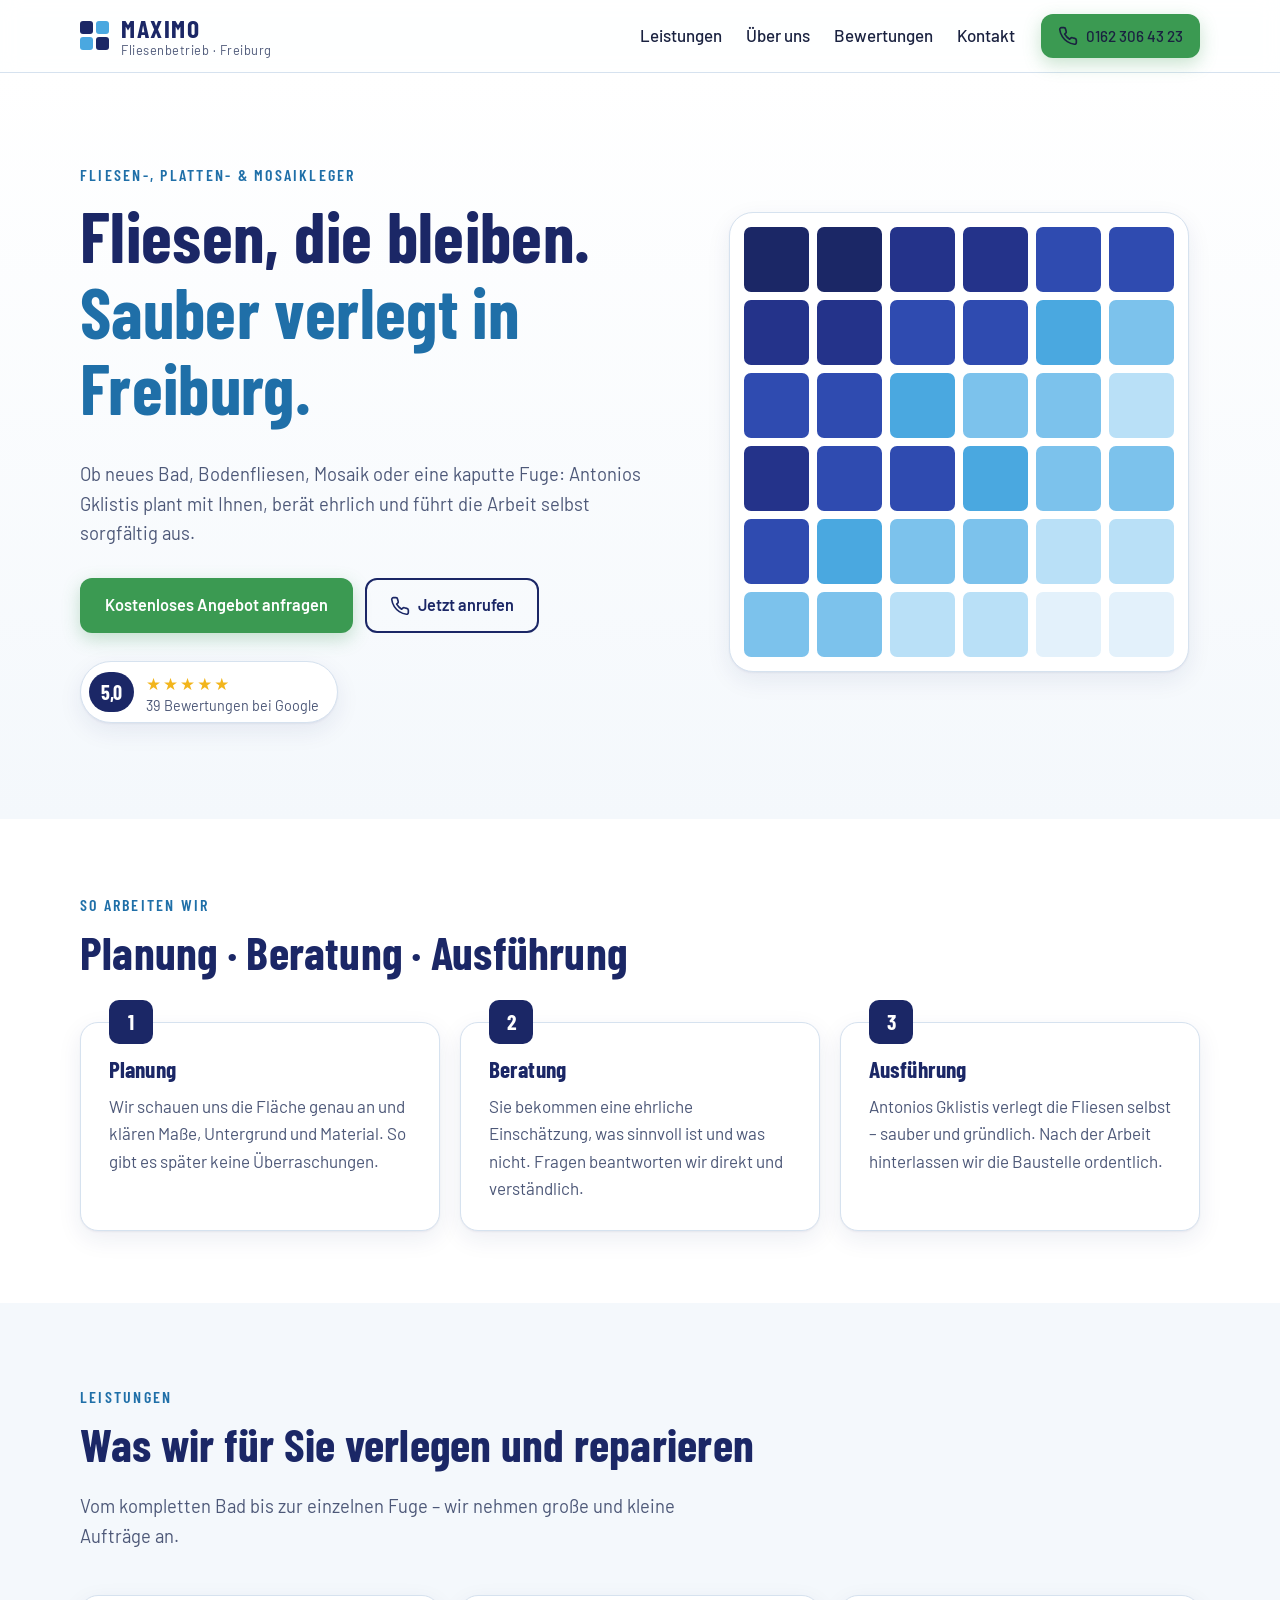
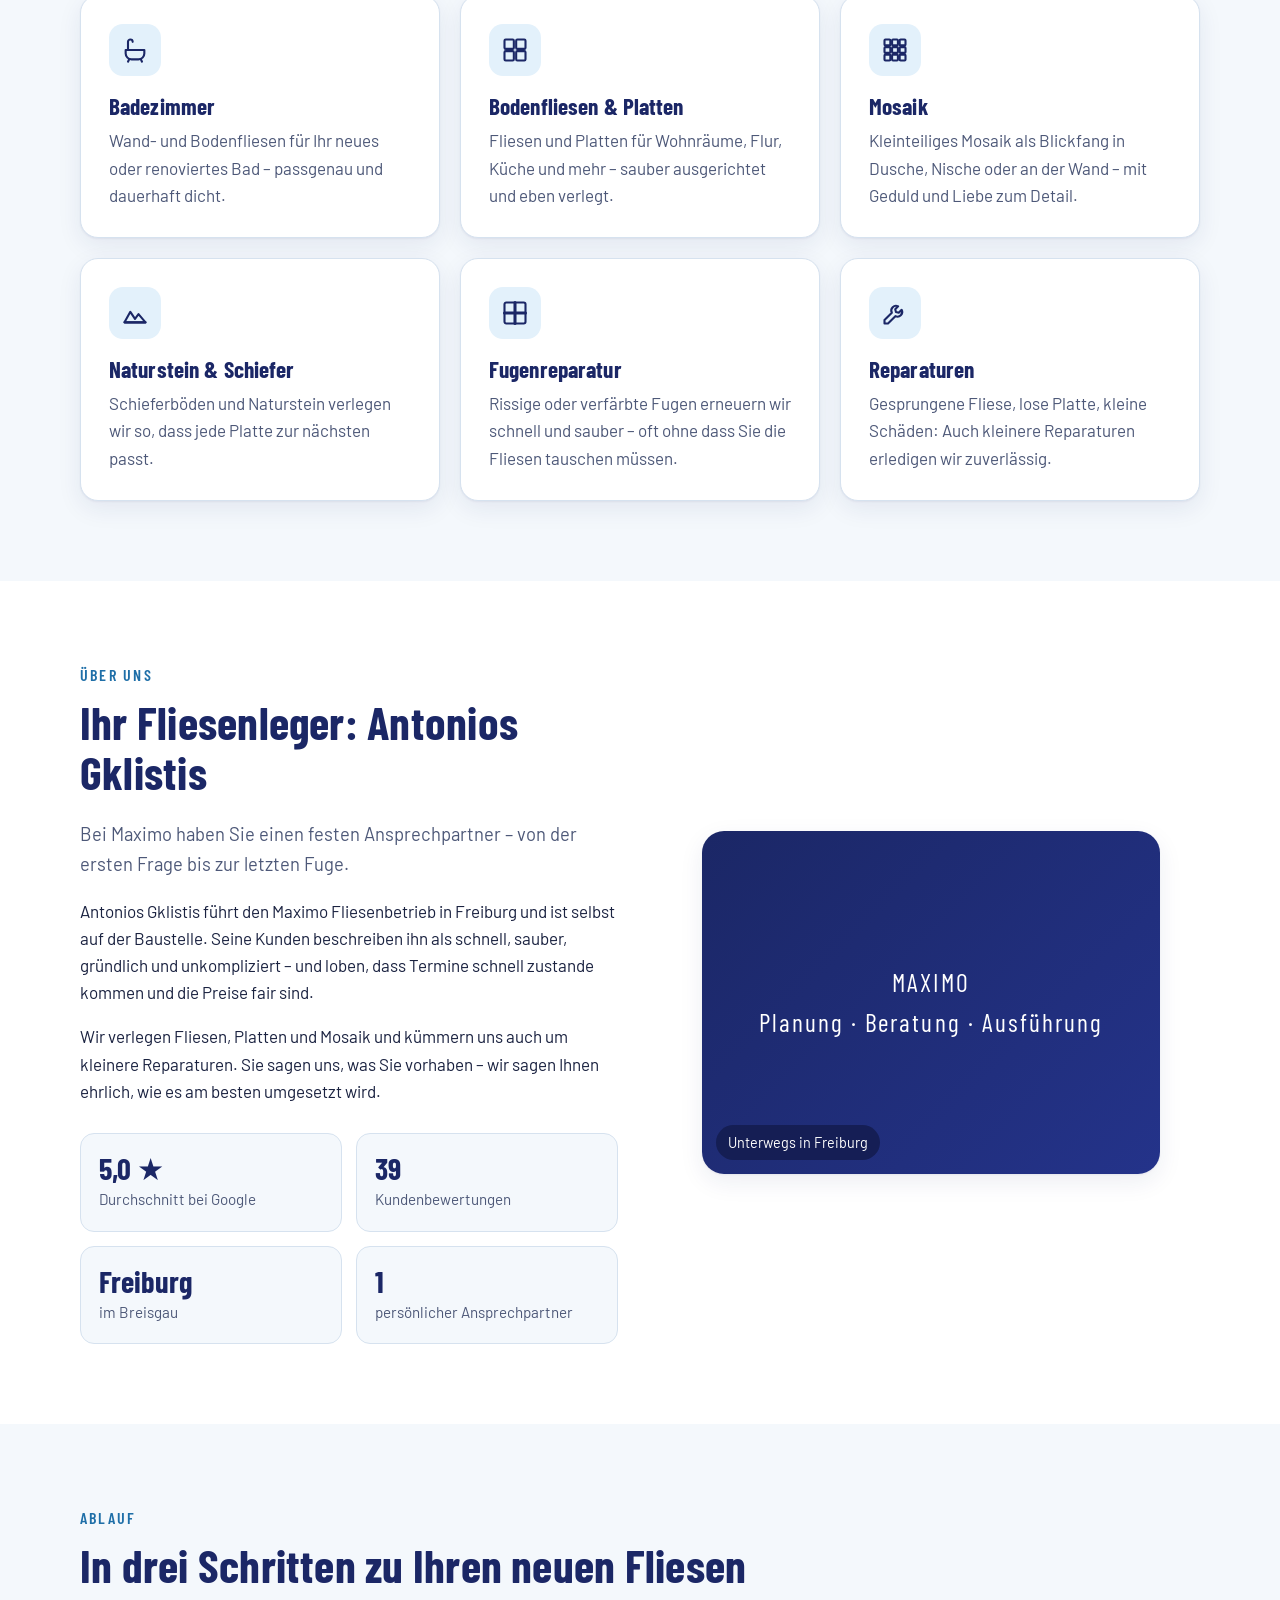
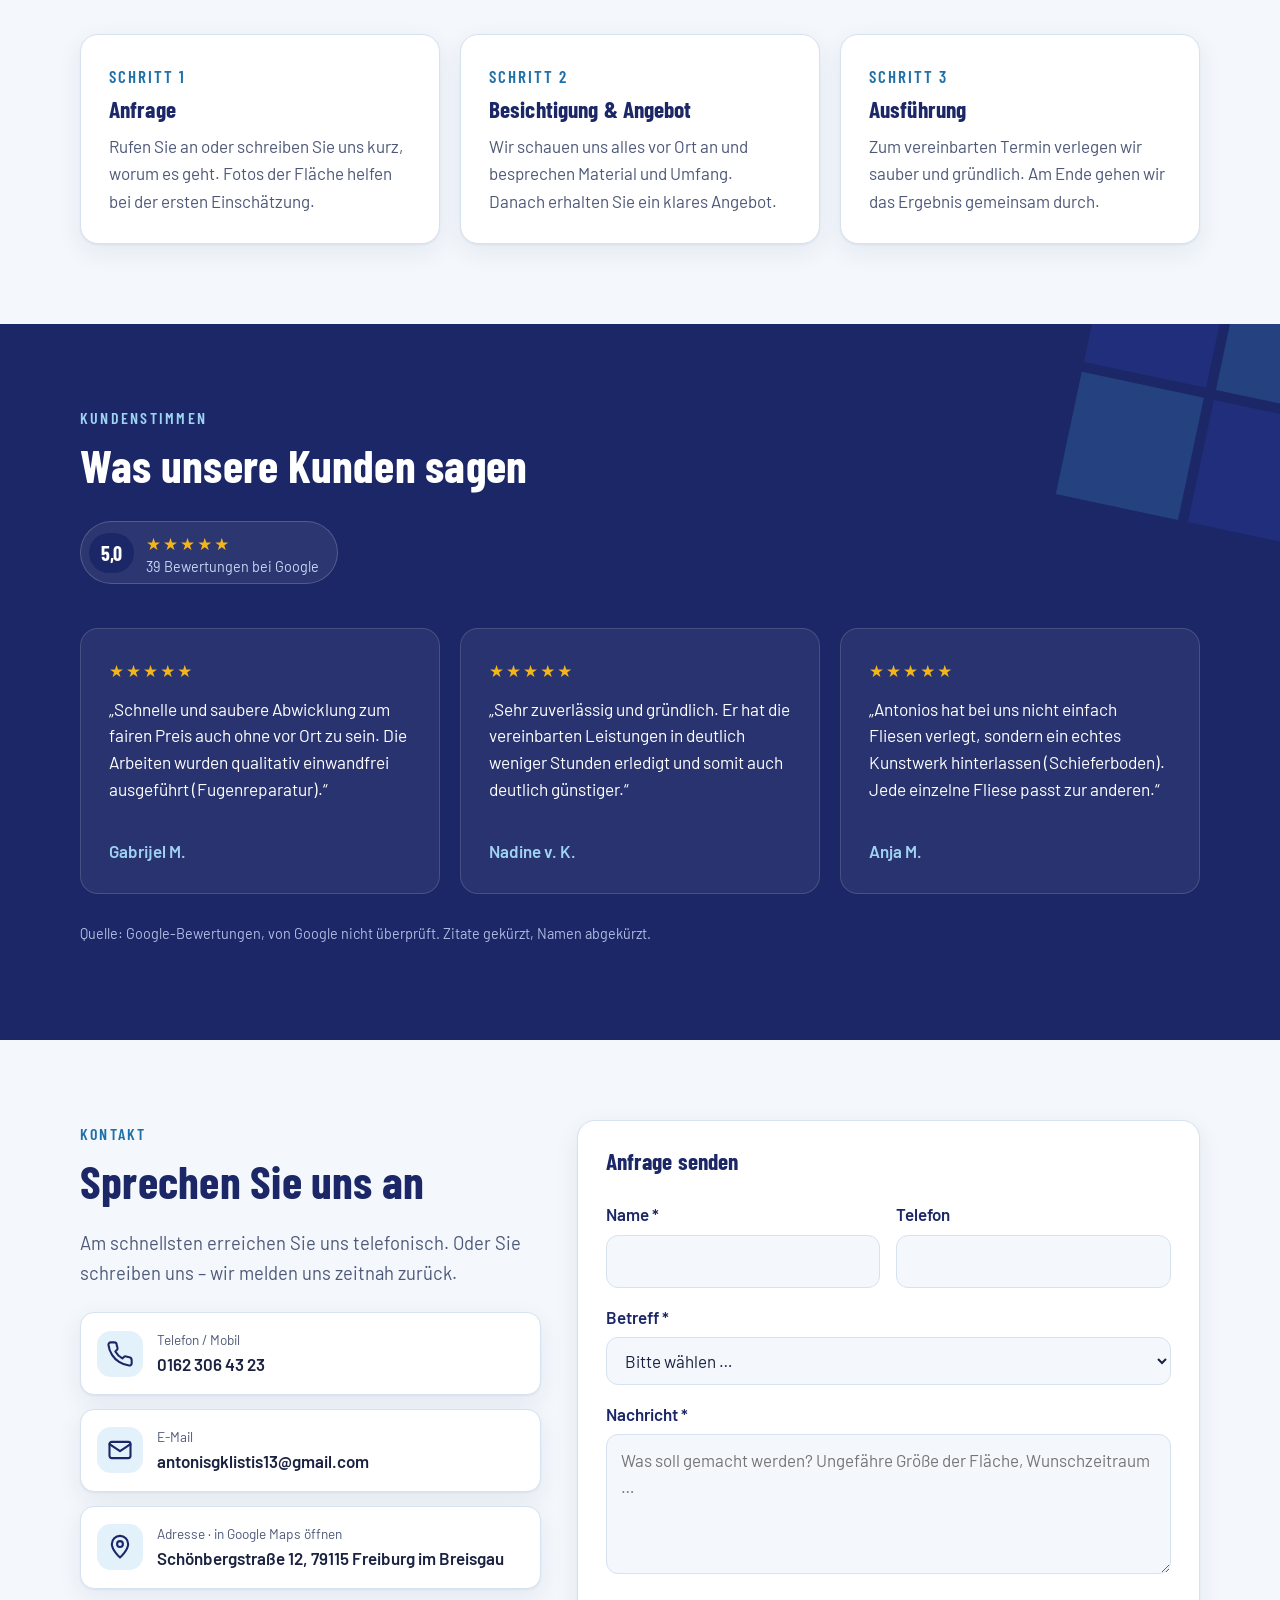
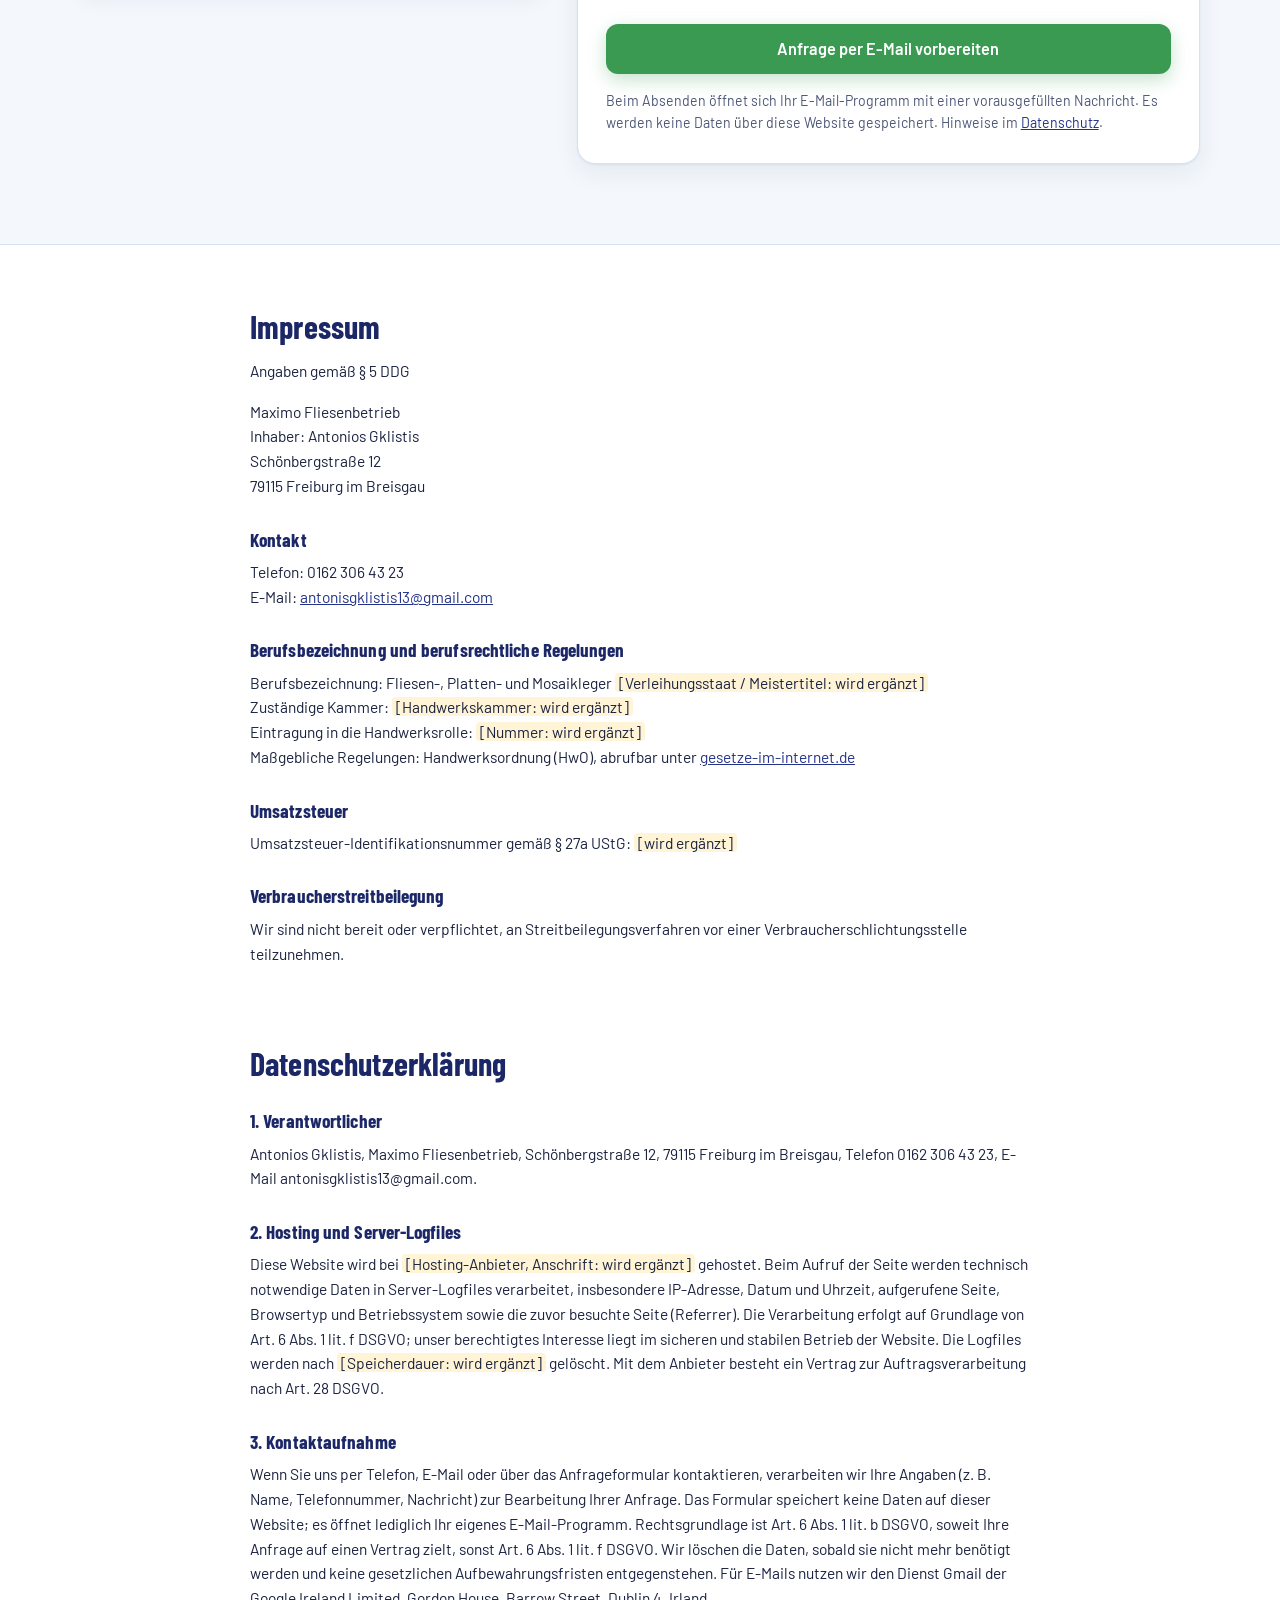
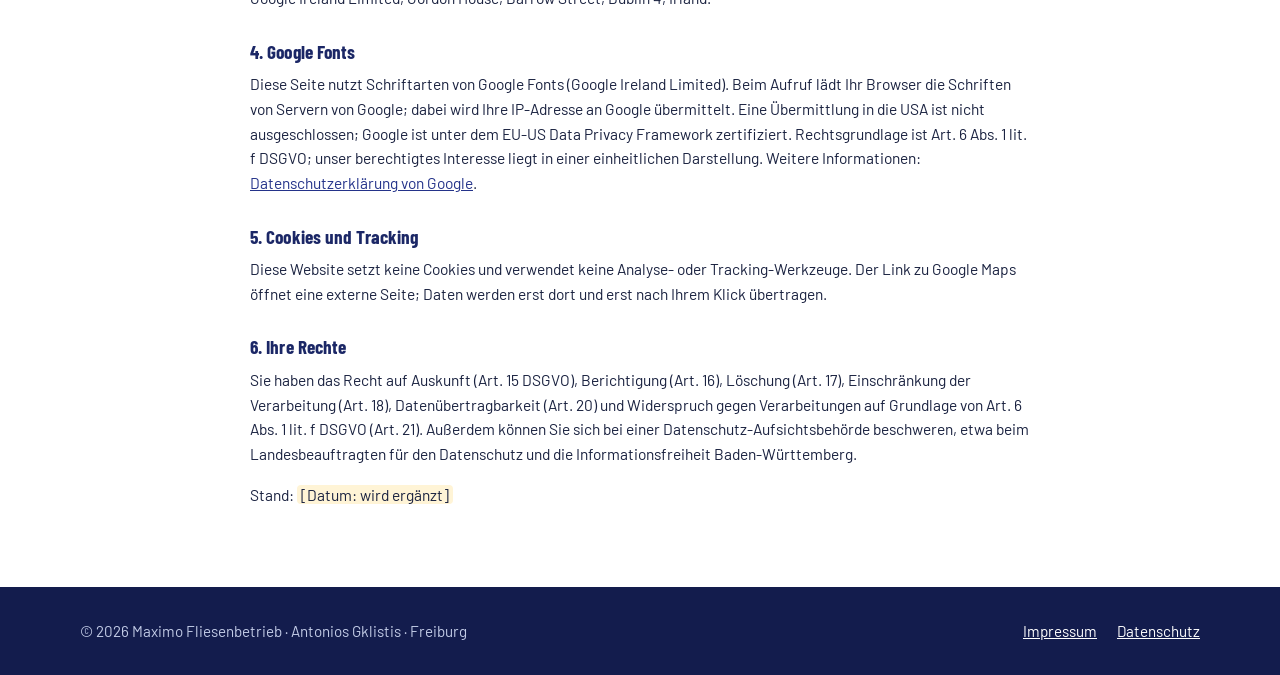
==== index.html @ d13fd3af "Ein-Seiten-Website für Maximo Fliesenbetrieb Co-Authored-By: Claude Opus 5.5 <noreply@anthropic.com>" ====
<!doctype html>
<html lang="de">
<head>
<meta charset="utf-8">
<meta name="viewport" content="width=device-width, initial-scale=1">
<title>Maximo Fliesenbetrieb Freiburg – Fliesen-, Platten- und Mosaikleger</title>
<meta name="description" content="Maximo Fliesenbetrieb in Freiburg: Badezimmer, Bodenfliesen, Mosaik, Naturstein und Fugenreparatur – sauber verlegt von Antonios Gklistis. 5,0 Sterne bei 39 Google-Bewertungen.">
<meta name="theme-color" content="#1b2766">
<link rel="preconnect" href="https://fonts.googleapis.com">
<link rel="preconnect" href="https://fonts.gstatic.com" crossorigin>
<link href="https://fonts.googleapis.com/css2?family=Barlow+Condensed:wght@600;700&family=Barlow:wght@400;500;600&display=swap" rel="stylesheet">
<link rel="icon" href="data:image/svg+xml,%3Csvg xmlns='http://www.w3.org/2000/svg' viewBox='0 0 32 32'%3E%3Crect width='15' height='15' rx='2' fill='%231b2766'/%3E%3Crect x='17' width='15' height='15' rx='2' fill='%234aa8e0'/%3E%3Crect y='17' width='15' height='15' rx='2' fill='%234aa8e0'/%3E%3Crect x='17' y='17' width='15' height='15' rx='2' fill='%231b2766'/%3E%3C/svg%3E">
<script type="application/ld+json">
{
  "@context": "https://schema.org",
  "@type": "HomeAndConstructionBusiness",
  "name": "Maximo Fliesenbetrieb",
  "description": "Fliesen-, Platten- und Mosaikleger in Freiburg im Breisgau",
  "founder": {"@type": "Person", "name": "Antonios Gklistis"},
  "telephone": "+491623064323",
  "email": "antonisgklistis13@gmail.com",
  "address": {
    "@type": "PostalAddress",
    "streetAddress": "Schönbergstraße 12",
    "postalCode": "79115",
    "addressLocality": "Freiburg im Breisgau",
    "addressCountry": "DE"
  }
}
</script>
<style>
:root{
  --navy:#1b2766;
  --navy-2:#24338a;
  --navy-deep:#131c4d;
  --sky:#4aa8e0;
  --sky-soft:#9fd3f2;
  --sky-text:#1f6fa8;
  --ice:#e3f1fb;
  --bg:#f4f8fc;
  --white:#ffffff;
  --green:#3b9a52;
  --green-dark:#2f7f43;
  --text:#1a2240;
  --muted:#4d5878;
  --line:#d6e2ef;
  --radius:18px;
  --shadow:0 1px 2px rgba(27,39,102,.06),0 8px 24px rgba(27,39,102,.08);
  --head:"Barlow Condensed",system-ui,sans-serif;
  --body:"Barlow",system-ui,-apple-system,"Segoe UI",sans-serif;
  --max:1160px;
}
*,*::before,*::after{box-sizing:border-box}
html{scroll-behavior:smooth;scroll-padding-top:84px;-webkit-text-size-adjust:100%}
body{margin:0;font-family:var(--body);font-size:1.0625rem;line-height:1.6;color:var(--text);background:var(--bg)}
img{max-width:100%;display:block}
a{color:var(--navy-2)}
h1,h2,h3{font-family:var(--head);font-weight:700;line-height:1.08;color:var(--navy);margin:0 0 .5em;letter-spacing:.005em}
h1{font-size:clamp(2.6rem,7vw,4.4rem)}
h2{font-size:clamp(2rem,4.5vw,2.9rem)}
h3{font-size:1.45rem}
p{margin:0 0 1em}
.wrap{max-width:var(--max);margin:0 auto;padding:0 20px}
section{padding:80px 0}
.eyebrow{display:inline-block;font-family:var(--head);font-weight:600;font-size:1rem;letter-spacing:.14em;text-transform:uppercase;color:var(--sky-text);margin-bottom:.6em}
.lead{font-size:1.15rem;color:var(--muted);max-width:60ch}
.section-head{max-width:720px;margin-bottom:44px}
.skip{position:absolute;left:-9999px;top:8px;background:var(--navy);color:#fff;padding:10px 16px;border-radius:8px;z-index:100}
.skip:focus{left:12px}
:focus-visible{outline:3px solid var(--sky);outline-offset:3px;border-radius:6px}

/* Buttons */
.btn{display:inline-flex;align-items:center;justify-content:center;gap:.5em;min-height:50px;padding:.75em 1.4em;border-radius:12px;font-family:var(--body);font-weight:600;font-size:1.02rem;text-decoration:none;border:2px solid transparent;cursor:pointer;transition:background .2s,transform .2s,box-shadow .2s,color .2s}
.btn svg{width:20px;height:20px;flex:none}
.btn-cta{background:var(--green);color:#fff;box-shadow:0 6px 18px rgba(59,154,82,.28)}
.btn-cta:hover{background:var(--green-dark);transform:translateY(-1px)}
.btn-ghost{background:transparent;color:var(--navy);border-color:var(--navy)}
.btn-ghost:hover{background:var(--navy);color:#fff}
.btn-small{min-height:42px;padding:.5em 1em;font-size:.95rem}

/* Header */
.header{position:sticky;top:0;z-index:50;background:rgba(255,255,255,.92);backdrop-filter:saturate(1.4) blur(10px);-webkit-backdrop-filter:saturate(1.4) blur(10px);border-bottom:1px solid var(--line)}
.header .wrap{display:flex;align-items:center;justify-content:space-between;gap:20px;height:72px}
.brand{display:flex;align-items:center;gap:12px;text-decoration:none;color:var(--navy)}
.brand-mark{display:grid;grid-template-columns:repeat(2,13px);gap:3px}
.brand-mark span{width:13px;height:13px;border-radius:3px;background:var(--navy)}
.brand-mark span:nth-child(2),.brand-mark span:nth-child(3){background:var(--sky)}
.brand-text{display:flex;flex-direction:column;line-height:1}
.brand-name{font-family:var(--head);font-weight:700;font-size:1.6rem;letter-spacing:.06em}
.brand-sub{font-size:.8rem;color:var(--muted);letter-spacing:.04em;margin-top:3px}
.nav{display:flex;align-items:center;gap:26px}
.nav ul{display:flex;gap:24px;list-style:none;margin:0;padding:0}
.nav a{color:var(--text);text-decoration:none;font-weight:500}
.nav ul a:hover{color:var(--navy-2);text-decoration:underline;text-underline-offset:4px}
.header-phone{display:none}
@media (max-width:900px){.nav ul{display:none}}
@media (min-width:600px){.header-phone{display:inline-flex}}

/* Hero */
.hero{padding:64px 0 72px;background:linear-gradient(180deg,#fff 0%,var(--bg) 100%);overflow:hidden}
.hero .wrap{display:grid;gap:48px;align-items:center}
@media (min-width:960px){.hero .wrap{grid-template-columns:1.1fr .9fr}.hero{padding:88px 0 96px}}
.hero h1 span{color:var(--sky-text)}
.hero .lead{margin-bottom:1.6em}
.hero-actions{display:flex;flex-wrap:wrap;gap:12px;margin-bottom:28px}
.rating{display:inline-flex;align-items:center;gap:12px;background:#fff;border:1px solid var(--line);border-radius:999px;padding:8px 18px 8px 8px;box-shadow:var(--shadow);text-decoration:none;color:var(--text)}
.rating-score{background:var(--navy);color:#fff;font-family:var(--head);font-weight:700;font-size:1.25rem;border-radius:999px;padding:4px 12px}
.stars{color:#f2b51c;letter-spacing:2px;font-size:1.05rem}
.rating small{display:block;color:var(--muted);font-size:.9rem;line-height:1.2}

/* Mosaic */
.mosaic{display:grid;grid-template-columns:repeat(6,1fr);gap:8px;aspect-ratio:1;max-width:460px;width:100%;margin:0 auto;padding:14px;background:#fff;border-radius:24px;box-shadow:var(--shadow);border:1px solid var(--line)}
.mosaic i{border-radius:7px;background:var(--c,var(--navy));opacity:0;transform:scale(.6);animation:tileIn .55s cubic-bezier(.2,.8,.3,1.2) forwards;animation-delay:var(--d,0s)}
@keyframes tileIn{to{opacity:1;transform:none}}
.mosaic i.shimmer{animation:tileIn .55s cubic-bezier(.2,.8,.3,1.2) forwards,shimmer 5s ease-in-out infinite;animation-delay:var(--d,0s),calc(var(--d,0s) + 1.5s)}
@keyframes shimmer{0%,100%{filter:none}50%{filter:brightness(1.18)}}
@media (prefers-reduced-motion:reduce){
  html{scroll-behavior:auto}
  .mosaic i,.mosaic i.shimmer{animation:none;opacity:1;transform:none}
  .btn{transition:none}
}

/* Cards */
.grid-3{display:grid;gap:20px}
@media (min-width:760px){.grid-3{grid-template-columns:repeat(3,1fr)}}
.card{background:#fff;border:1px solid var(--line);border-radius:var(--radius);padding:28px;box-shadow:var(--shadow)}
.card p{color:var(--muted);margin:0}
.pillar{position:relative;padding-top:34px}
.pillar-num{position:absolute;top:-1px;left:28px;transform:translateY(-50%);width:44px;height:44px;border-radius:10px;background:var(--navy);color:#fff;display:grid;place-items:center;font-family:var(--head);font-weight:700;font-size:1.35rem}
.pillars{background:#fff;padding:72px 0}
.pillars .grid-3{margin-top:24px;row-gap:40px}

.icon{width:52px;height:52px;border-radius:14px;background:var(--ice);color:var(--navy);display:grid;place-items:center;margin-bottom:18px}
.icon svg{width:28px;height:28px}
.service h3{margin-bottom:.35em}

/* About */
.about{background:#fff}
.about .wrap{display:grid;gap:44px;align-items:center}
@media (min-width:960px){.about .wrap{grid-template-columns:1fr 1fr}}
.stats{display:grid;grid-template-columns:repeat(2,1fr);gap:14px;margin-top:28px}
.stat{background:var(--bg);border:1px solid var(--line);border-radius:14px;padding:18px}
.stat strong{display:block;font-family:var(--head);font-weight:700;font-size:1.9rem;color:var(--navy);line-height:1.1}
.stat span{color:var(--muted);font-size:.95rem}
.photo{position:relative;border-radius:22px;overflow:hidden;background:linear-gradient(135deg,var(--navy),var(--navy-2));aspect-ratio:4/3;box-shadow:var(--shadow)}
.photo img{width:100%;height:100%;object-fit:cover}
.photo-fallback{position:absolute;inset:0;display:grid;place-items:center;color:#fff;font-family:var(--head);font-size:1.6rem;letter-spacing:.08em;text-align:center;padding:20px}
.photo figcaption{position:absolute;left:14px;bottom:14px;background:rgba(19,28,77,.82);color:#fff;font-size:.9rem;padding:6px 12px;border-radius:999px}

/* Steps */
.steps{counter-reset:s;display:grid;gap:20px;list-style:none;margin:0;padding:0}
@media (min-width:760px){.steps{grid-template-columns:repeat(3,1fr)}}
.steps li{counter-increment:s;background:#fff;border:1px solid var(--line);border-radius:var(--radius);padding:28px;box-shadow:var(--shadow)}
.steps li::before{content:"Schritt " counter(s);display:block;font-family:var(--head);font-weight:600;letter-spacing:.12em;text-transform:uppercase;color:var(--sky-text);margin-bottom:6px}
.steps p{color:var(--muted);margin:0}

/* Reviews */
.reviews{background:var(--navy);color:#e8eefc;position:relative;overflow:hidden}
.reviews::before{content:"";position:absolute;right:-60px;top:-60px;width:260px;height:260px;background:
  linear-gradient(var(--navy-2),var(--navy-2)) 0 0/48% 48% no-repeat,
  linear-gradient(rgba(74,168,224,.35),rgba(74,168,224,.35)) 100% 0/48% 48% no-repeat,
  linear-gradient(rgba(74,168,224,.35),rgba(74,168,224,.35)) 0 100%/48% 48% no-repeat,
  linear-gradient(var(--navy-2),var(--navy-2)) 100% 100%/48% 48% no-repeat;opacity:.6;transform:rotate(12deg)}
.reviews h2,.reviews .eyebrow{color:#fff}
.reviews .eyebrow{color:var(--sky-soft)}
.reviews .lead{color:#c9d5f2}
.quote{background:rgba(255,255,255,.06);border:1px solid rgba(255,255,255,.14);border-radius:var(--radius);padding:28px;margin:0;display:flex;flex-direction:column}
.quote .stars{margin-bottom:12px}
.quote blockquote{margin:0 0 18px;font-size:1.08rem;line-height:1.55;color:#fff;flex:1}
.quote figcaption{color:var(--sky-soft);font-weight:600}
.source{margin-top:28px;font-size:.9rem;color:#aebce3}
.reviews .rating{background:rgba(255,255,255,.08);border-color:rgba(255,255,255,.18);color:#fff;box-shadow:none;margin-top:8px}
.reviews .rating small{color:#c9d5f2}

/* Contact */
.contact .wrap{display:grid;gap:36px}
@media (min-width:960px){.contact .wrap{grid-template-columns:.85fr 1.15fr}}
.contact-list{list-style:none;margin:24px 0 0;padding:0;display:grid;gap:14px}
.contact-list a{display:flex;align-items:center;gap:14px;text-decoration:none;color:var(--text);background:#fff;border:1px solid var(--line);border-radius:14px;padding:16px;box-shadow:var(--shadow);overflow-wrap:anywhere}
.contact-list a:hover{border-color:var(--sky)}
.contact-list .icon{margin:0;width:46px;height:46px;flex:none}
.contact-list small{display:block;color:var(--muted);font-size:.85rem}
.contact-list strong{font-weight:600}
form.card{display:grid;gap:16px}
.field{display:grid;gap:6px}
label{font-weight:600;color:var(--navy)}
input,select,textarea{font:inherit;color:var(--text);background:var(--bg);border:1.5px solid var(--line);border-radius:12px;padding:12px 14px;width:100%}
input:focus,select:focus,textarea:focus{outline:none;border-color:var(--sky);box-shadow:0 0 0 4px rgba(74,168,224,.25);background:#fff}
textarea{min-height:140px;resize:vertical}
.form-row{display:grid;gap:16px}
@media (min-width:600px){.form-row{grid-template-columns:1fr 1fr}}
.form-note{font-size:.88rem;color:var(--muted);margin:0}
.form-error{color:#b42318;font-size:.92rem;margin:0;min-height:1.2em}

/* Legal */
.legal{background:#fff;border-top:1px solid var(--line);padding:64px 0;font-size:.97rem}
.legal h2{font-size:2rem}
.legal h3{font-size:1.2rem;margin-top:1.6em}
.legal .wrap{max-width:820px}
.legal + .legal{padding-top:0;border-top:0}
.todo{background:#fff4d6;padding:0 4px;border-radius:4px}

/* Footer */
.footer{background:var(--navy-deep);color:#c2cbe6;padding:32px 0;font-size:.95rem}
.footer .wrap{display:flex;flex-wrap:wrap;gap:16px;justify-content:space-between;align-items:center}
.footer a{color:#fff}
.footer nav{display:flex;gap:20px}

/* Mobile bar */
.mobile-bar{position:fixed;left:0;right:0;bottom:0;z-index:60;display:grid;grid-template-columns:1fr 1fr;gap:10px;padding:10px 12px calc(10px + env(safe-area-inset-bottom));background:rgba(255,255,255,.96);border-top:1px solid var(--line);box-shadow:0 -6px 20px rgba(27,39,102,.08)}
.mobile-bar .btn{width:100%}
@media (max-width:767px){body{padding-bottom:78px}}
@media (min-width:768px){.mobile-bar{display:none}}
</style>
</head>
<body>
<a class="skip" href="#inhalt">Zum Inhalt springen</a>

<header class="header">
  <div class="wrap">
    <a class="brand" href="#top" aria-label="Maximo Fliesenbetrieb – zum Seitenanfang">
      <span class="brand-mark" aria-hidden="true"><span></span><span></span><span></span><span></span></span>
      <span class="brand-text"><span class="brand-name">MAXIMO</span><span class="brand-sub">Fliesenbetrieb · Freiburg</span></span>
    </a>
    <nav class="nav" aria-label="Hauptnavigation">
      <ul>
        <li><a href="#leistungen">Leistungen</a></li>
        <li><a href="#ueber-uns">Über uns</a></li>
        <li><a href="#bewertungen">Bewertungen</a></li>
        <li><a href="#kontakt">Kontakt</a></li>
      </ul>
      <a class="btn btn-cta btn-small header-phone" href="tel:+491623064323">
        <svg viewBox="0 0 24 24" fill="none" stroke="currentColor" stroke-width="2" stroke-linecap="round" stroke-linejoin="round" aria-hidden="true"><path d="M22 16.9v3a2 2 0 0 1-2.2 2 19.8 19.8 0 0 1-8.6-3.1 19.5 19.5 0 0 1-6-6A19.8 19.8 0 0 1 2.1 4.2 2 2 0 0 1 4.1 2h3a2 2 0 0 1 2 1.7c.1.9.4 1.8.7 2.7a2 2 0 0 1-.5 2.1L8 9.8a16 16 0 0 0 6 6l1.3-1.3a2 2 0 0 1 2.1-.4c.9.3 1.8.6 2.7.7a2 2 0 0 1 1.7 2z"/></svg>
        0162 306 43 23
      </a>
    </nav>
  </div>
</header>

<main id="inhalt">
  <section class="hero" id="top">
    <div class="wrap">
      <div>
        <span class="eyebrow">Fliesen-, Platten- &amp; Mosaikleger</span>
        <h1>Fliesen, die bleiben. <span>Sauber verlegt in Freiburg.</span></h1>
        <p class="lead">Ob neues Bad, Bodenfliesen, Mosaik oder eine kaputte Fuge: Antonios Gklistis plant mit Ihnen, berät ehrlich und führt die Arbeit selbst sorgfältig aus.</p>
        <div class="hero-actions">
          <a class="btn btn-cta" href="#kontakt">Kostenloses Angebot anfragen</a>
          <a class="btn btn-ghost" href="tel:+491623064323">
            <svg viewBox="0 0 24 24" fill="none" stroke="currentColor" stroke-width="2" stroke-linecap="round" stroke-linejoin="round" aria-hidden="true"><path d="M22 16.9v3a2 2 0 0 1-2.2 2 19.8 19.8 0 0 1-8.6-3.1 19.5 19.5 0 0 1-6-6A19.8 19.8 0 0 1 2.1 4.2 2 2 0 0 1 4.1 2h3a2 2 0 0 1 2 1.7c.1.9.4 1.8.7 2.7a2 2 0 0 1-.5 2.1L8 9.8a16 16 0 0 0 6 6l1.3-1.3a2 2 0 0 1 2.1-.4c.9.3 1.8.6 2.7.7a2 2 0 0 1 1.7 2z"/></svg>
            Jetzt anrufen
          </a>
        </div>
        <a class="rating" href="#bewertungen" aria-label="5,0 von 5 Sternen bei 39 Google-Bewertungen">
          <span class="rating-score">5,0</span>
          <span><span class="stars" aria-hidden="true">★★★★★</span><small>39 Bewertungen bei Google</small></span>
        </a>
      </div>
      <div class="mosaic" id="mosaic" aria-hidden="true"></div>
    </div>
  </section>

  <section class="pillars" aria-labelledby="pillars-title">
    <div class="wrap">
      <div class="section-head">
        <span class="eyebrow">So arbeiten wir</span>
        <h2 id="pillars-title">Planung · Beratung · Ausführung</h2>
      </div>
      <div class="grid-3">
        <article class="card pillar">
          <span class="pillar-num" aria-hidden="true">1</span>
          <h3>Planung</h3>
          <p>Wir schauen uns die Fläche genau an und klären Maße, Untergrund und Material. So gibt es später keine Überraschungen.</p>
        </article>
        <article class="card pillar">
          <span class="pillar-num" aria-hidden="true">2</span>
          <h3>Beratung</h3>
          <p>Sie bekommen eine ehrliche Einschätzung, was sinnvoll ist und was nicht. Fragen beantworten wir direkt und verständlich.</p>
        </article>
        <article class="card pillar">
          <span class="pillar-num" aria-hidden="true">3</span>
          <h3>Ausführung</h3>
          <p>Antonios Gklistis verlegt die Fliesen selbst – sauber und gründlich. Nach der Arbeit hinterlassen wir die Baustelle ordentlich.</p>
        </article>
      </div>
    </div>
  </section>

  <section id="leistungen" aria-labelledby="leistungen-title">
    <div class="wrap">
      <div class="section-head">
        <span class="eyebrow">Leistungen</span>
        <h2 id="leistungen-title">Was wir für Sie verlegen und reparieren</h2>
        <p class="lead">Vom kompletten Bad bis zur einzelnen Fuge – wir nehmen große und kleine Aufträge an.</p>
      </div>
      <div class="grid-3">
        <article class="card service">
          <div class="icon" aria-hidden="true"><svg viewBox="0 0 24 24" fill="none" stroke="currentColor" stroke-width="1.8" stroke-linecap="round" stroke-linejoin="round"><path d="M4 12h16v3a5 5 0 0 1-5 5H9a5 5 0 0 1-5-5v-3z"/><path d="M6 12V5a2 2 0 0 1 4 0"/><path d="M7 20l-1 2M17 20l1 2"/></svg></div>
          <h3>Badezimmer</h3>
          <p>Wand- und Bodenfliesen für Ihr neues oder renoviertes Bad – passgenau und dauerhaft dicht.</p>
        </article>
        <article class="card service">
          <div class="icon" aria-hidden="true"><svg viewBox="0 0 24 24" fill="none" stroke="currentColor" stroke-width="1.8" stroke-linecap="round" stroke-linejoin="round"><rect x="3" y="3" width="8" height="8" rx="1"/><rect x="13" y="3" width="8" height="8" rx="1"/><rect x="3" y="13" width="8" height="8" rx="1"/><rect x="13" y="13" width="8" height="8" rx="1"/></svg></div>
          <h3>Bodenfliesen &amp; Platten</h3>
          <p>Fliesen und Platten für Wohnräume, Flur, Küche und mehr – sauber ausgerichtet und eben verlegt.</p>
        </article>
        <article class="card service">
          <div class="icon" aria-hidden="true"><svg viewBox="0 0 24 24" fill="none" stroke="currentColor" stroke-width="1.8" stroke-linecap="round" stroke-linejoin="round"><rect x="3" y="3" width="5" height="5" rx=".8"/><rect x="9.5" y="3" width="5" height="5" rx=".8"/><rect x="16" y="3" width="5" height="5" rx=".8"/><rect x="3" y="9.5" width="5" height="5" rx=".8"/><rect x="9.5" y="9.5" width="5" height="5" rx=".8"/><rect x="16" y="9.5" width="5" height="5" rx=".8"/><rect x="3" y="16" width="5" height="5" rx=".8"/><rect x="9.5" y="16" width="5" height="5" rx=".8"/><rect x="16" y="16" width="5" height="5" rx=".8"/></svg></div>
          <h3>Mosaik</h3>
          <p>Kleinteiliges Mosaik als Blickfang in Dusche, Nische oder an der Wand – mit Geduld und Liebe zum Detail.</p>
        </article>
        <article class="card service">
          <div class="icon" aria-hidden="true"><svg viewBox="0 0 24 24" fill="none" stroke="currentColor" stroke-width="1.8" stroke-linecap="round" stroke-linejoin="round"><path d="M3 20l5-9 4 6 3-4 6 7z"/><path d="M3 20h18"/></svg></div>
          <h3>Naturstein &amp; Schiefer</h3>
          <p>Schieferböden und Naturstein verlegen wir so, dass jede Platte zur nächsten passt.</p>
        </article>
        <article class="card service">
          <div class="icon" aria-hidden="true"><svg viewBox="0 0 24 24" fill="none" stroke="currentColor" stroke-width="1.8" stroke-linecap="round" stroke-linejoin="round"><rect x="3" y="3" width="18" height="18" rx="1.5"/><path d="M12 3v18M3 12h18" stroke-width="2.6"/></svg></div>
          <h3>Fugenreparatur</h3>
          <p>Rissige oder verfärbte Fugen erneuern wir schnell und sauber – oft ohne dass Sie die Fliesen tauschen müssen.</p>
        </article>
        <article class="card service">
          <div class="icon" aria-hidden="true"><svg viewBox="0 0 24 24" fill="none" stroke="currentColor" stroke-width="1.8" stroke-linecap="round" stroke-linejoin="round"><path d="M14.7 6.3a4 4 0 0 0-5.4 5.4L3 18v3h3l6.3-6.3a4 4 0 0 0 5.4-5.4l-2.5 2.5-2.4-.6-.6-2.4z"/></svg></div>
          <h3>Reparaturen</h3>
          <p>Gesprungene Fliese, lose Platte, kleine Schäden: Auch kleinere Reparaturen erledigen wir zuverlässig.</p>
        </article>
      </div>
    </div>
  </section>

  <section class="about" id="ueber-uns" aria-labelledby="about-title">
    <div class="wrap">
      <div>
        <span class="eyebrow">Über uns</span>
        <h2 id="about-title">Ihr Fliesenleger: Antonios Gklistis</h2>
        <p class="lead">Bei Maximo haben Sie einen festen Ansprechpartner – von der ersten Frage bis zur letzten Fuge.</p>
        <p>Antonios Gklistis führt den Maximo Fliesenbetrieb in Freiburg und ist selbst auf der Baustelle. Seine Kunden beschreiben ihn als schnell, sauber, gründlich und unkompliziert – und loben, dass Termine schnell zustande kommen und die Preise fair sind.</p>
        <p>Wir verlegen Fliesen, Platten und Mosaik und kümmern uns auch um kleinere Reparaturen. Sie sagen uns, was Sie vorhaben – wir sagen Ihnen ehrlich, wie es am besten umgesetzt wird.</p>
        <div class="stats">
          <div class="stat"><strong>5,0 ★</strong><span>Durchschnitt bei Google</span></div>
          <div class="stat"><strong>39</strong><span>Kundenbewertungen</span></div>
          <div class="stat"><strong>Freiburg</strong><span>im Breisgau</span></div>
          <div class="stat"><strong>1</strong><span>persönlicher Ansprechpartner</span></div>
        </div>
      </div>
      <figure class="photo">
        <div class="photo-fallback" aria-hidden="true">MAXIMO<br>Planung · Beratung · Ausführung</div>
        <img src="assets/transporter.webp" width="1200" height="900" loading="lazy" decoding="async"
             alt="Firmenfahrzeug von Maximo Fliesenbetrieb mit der Aufschrift Planung, Beratung, Ausführung"
             onerror="this.remove()" style="position:relative">
        <figcaption>Unterwegs in Freiburg</figcaption>
      </figure>
    </div>
  </section>

  <section id="ablauf" aria-labelledby="ablauf-title">
    <div class="wrap">
      <div class="section-head">
        <span class="eyebrow">Ablauf</span>
        <h2 id="ablauf-title">In drei Schritten zu Ihren neuen Fliesen</h2>
      </div>
      <ol class="steps">
        <li><h3>Anfrage</h3><p>Rufen Sie an oder schreiben Sie uns kurz, worum es geht. Fotos der Fläche helfen bei der ersten Einschätzung.</p></li>
        <li><h3>Besichtigung &amp; Angebot</h3><p>Wir schauen uns alles vor Ort an und besprechen Material und Umfang. Danach erhalten Sie ein klares Angebot.</p></li>
        <li><h3>Ausführung</h3><p>Zum vereinbarten Termin verlegen wir sauber und gründlich. Am Ende gehen wir das Ergebnis gemeinsam durch.</p></li>
      </ol>
    </div>
  </section>

  <section class="reviews" id="bewertungen" aria-labelledby="reviews-title">
    <div class="wrap">
      <div class="section-head">
        <span class="eyebrow">Kundenstimmen</span>
        <h2 id="reviews-title">Was unsere Kunden sagen</h2>
        <a class="rating" href="#bewertungen" aria-label="5,0 von 5 Sternen bei 39 Google-Bewertungen">
          <span class="rating-score">5,0</span>
          <span><span class="stars" aria-hidden="true">★★★★★</span><small>39 Bewertungen bei Google</small></span>
        </a>
      </div>
      <div class="grid-3">
        <figure class="quote">
          <div class="stars" aria-label="5 von 5 Sternen">★★★★★</div>
          <blockquote><p>„Schnelle und saubere Abwicklung zum fairen Preis auch ohne vor Ort zu sein. Die Arbeiten wurden qualitativ einwandfrei ausgeführt (Fugenreparatur).“</p></blockquote>
          <figcaption>Gabrijel M.</figcaption>
        </figure>
        <figure class="quote">
          <div class="stars" aria-label="5 von 5 Sternen">★★★★★</div>
          <blockquote><p>„Sehr zuverlässig und gründlich. Er hat die vereinbarten Leistungen in deutlich weniger Stunden erledigt und somit auch deutlich günstiger.“</p></blockquote>
          <figcaption>Nadine v. K.</figcaption>
        </figure>
        <figure class="quote">
          <div class="stars" aria-label="5 von 5 Sternen">★★★★★</div>
          <blockquote><p>„Antonios hat bei uns nicht einfach Fliesen verlegt, sondern ein echtes Kunstwerk hinterlassen (Schieferboden). Jede einzelne Fliese passt zur anderen.“</p></blockquote>
          <figcaption>Anja M.</figcaption>
        </figure>
      </div>
      <p class="source">Quelle: Google-Bewertungen, von Google nicht überprüft. Zitate gekürzt, Namen abgekürzt.</p>
    </div>
  </section>

  <section class="contact" id="kontakt" aria-labelledby="kontakt-title">
    <div class="wrap">
      <div>
        <span class="eyebrow">Kontakt</span>
        <h2 id="kontakt-title">Sprechen Sie uns an</h2>
        <p class="lead">Am schnellsten erreichen Sie uns telefonisch. Oder Sie schreiben uns – wir melden uns zeitnah zurück.</p>
        <ul class="contact-list">
          <li><a href="tel:+491623064323"><span class="icon" aria-hidden="true"><svg viewBox="0 0 24 24" fill="none" stroke="currentColor" stroke-width="1.8" stroke-linecap="round" stroke-linejoin="round"><path d="M22 16.9v3a2 2 0 0 1-2.2 2 19.8 19.8 0 0 1-8.6-3.1 19.5 19.5 0 0 1-6-6A19.8 19.8 0 0 1 2.1 4.2 2 2 0 0 1 4.1 2h3a2 2 0 0 1 2 1.7c.1.9.4 1.8.7 2.7a2 2 0 0 1-.5 2.1L8 9.8a16 16 0 0 0 6 6l1.3-1.3a2 2 0 0 1 2.1-.4c.9.3 1.8.6 2.7.7a2 2 0 0 1 1.7 2z"/></svg></span><span><small>Telefon / Mobil</small><strong>0162 306 43 23</strong></span></a></li>
          <li><a href="mailto:antonisgklistis13@gmail.com"><span class="icon" aria-hidden="true"><svg viewBox="0 0 24 24" fill="none" stroke="currentColor" stroke-width="1.8" stroke-linecap="round" stroke-linejoin="round"><rect x="3" y="5" width="18" height="14" rx="2"/><path d="M3 7l9 6 9-6"/></svg></span><span><small>E-Mail</small><strong>antonisgklistis13@gmail.com</strong></span></a></li>
          <li><a href="https://www.google.com/maps/search/?api=1&amp;query=Sch%C3%B6nbergstra%C3%9Fe+12%2C+79115+Freiburg+im+Breisgau" target="_blank" rel="noopener noreferrer"><span class="icon" aria-hidden="true"><svg viewBox="0 0 24 24" fill="none" stroke="currentColor" stroke-width="1.8" stroke-linecap="round" stroke-linejoin="round"><path d="M12 21s-7-6.2-7-11.5A7 7 0 0 1 19 9.5C19 14.8 12 21 12 21z"/><circle cx="12" cy="9.5" r="2.5"/></svg></span><span><small>Adresse · in Google Maps öffnen</small><strong>Schönbergstraße 12, 79115 Freiburg im Breisgau</strong></span></a></li>
        </ul>
      </div>

      <form class="card" id="anfrage" novalidate aria-labelledby="form-title">
        <h3 id="form-title">Anfrage senden</h3>
        <div class="form-row">
          <div class="field"><label for="f-name">Name *</label><input id="f-name" name="name" autocomplete="name" required></div>
          <div class="field"><label for="f-tel">Telefon</label><input id="f-tel" name="telefon" type="tel" autocomplete="tel" inputmode="tel"></div>
        </div>
        <div class="field">
          <label for="f-betreff">Betreff *</label>
          <select id="f-betreff" name="betreff" required>
            <option value="">Bitte wählen …</option>
            <option>Badezimmer</option>
            <option>Bodenfliesen &amp; Platten</option>
            <option>Mosaik</option>
            <option>Naturstein &amp; Schiefer</option>
            <option>Fugenreparatur</option>
            <option>Reparatur</option>
            <option>Sonstiges</option>
          </select>
        </div>
        <div class="field"><label for="f-msg">Nachricht *</label><textarea id="f-msg" name="nachricht" required placeholder="Was soll gemacht werden? Ungefähre Größe der Fläche, Wunschzeitraum …"></textarea></div>
        <p class="form-error" id="form-error" role="alert"></p>
        <button class="btn btn-cta" type="submit">Anfrage per E-Mail vorbereiten</button>
        <p class="form-note">Beim Absenden öffnet sich Ihr E-Mail-Programm mit einer vorausgefüllten Nachricht. Es werden keine Daten über diese Website gespeichert. Hinweise im <a href="#datenschutz">Datenschutz</a>.</p>
      </form>
    </div>
  </section>
</main>

<section class="legal" id="impressum" aria-labelledby="impressum-title">
  <div class="wrap">
    <h2 id="impressum-title">Impressum</h2>
    <p>Angaben gemäß § 5 DDG</p>
    <p>Maximo Fliesenbetrieb<br>Inhaber: Antonios Gklistis<br>Schönbergstraße 12<br>79115 Freiburg im Breisgau</p>
    <h3>Kontakt</h3>
    <p>Telefon: 0162 306 43 23<br>E-Mail: <a href="mailto:antonisgklistis13@gmail.com">antonisgklistis13@gmail.com</a></p>
    <h3>Berufsbezeichnung und berufsrechtliche Regelungen</h3>
    <p>Berufsbezeichnung: Fliesen-, Platten- und Mosaikleger <span class="todo">[Verleihungsstaat / Meistertitel: wird ergänzt]</span><br>
    Zuständige Kammer: <span class="todo">[Handwerkskammer: wird ergänzt]</span><br>
    Eintragung in die Handwerksrolle: <span class="todo">[Nummer: wird ergänzt]</span><br>
    Maßgebliche Regelungen: Handwerksordnung (HwO), abrufbar unter <a href="https://www.gesetze-im-internet.de/hwo/" target="_blank" rel="noopener noreferrer">gesetze-im-internet.de</a></p>
    <h3>Umsatzsteuer</h3>
    <p>Umsatzsteuer-Identifikationsnummer gemäß § 27a UStG: <span class="todo">[wird ergänzt]</span></p>
    <h3>Verbraucherstreitbeilegung</h3>
    <p>Wir sind nicht bereit oder verpflichtet, an Streitbeilegungsverfahren vor einer Verbraucherschlichtungsstelle teilzunehmen.</p>
  </div>
</section>

<section class="legal" id="datenschutz" aria-labelledby="datenschutz-title">
  <div class="wrap">
    <h2 id="datenschutz-title">Datenschutzerklärung</h2>
    <h3>1. Verantwortlicher</h3>
    <p>Antonios Gklistis, Maximo Fliesenbetrieb, Schönbergstraße 12, 79115 Freiburg im Breisgau, Telefon 0162 306 43 23, E-Mail antonisgklistis13@gmail.com.</p>
    <h3>2. Hosting und Server-Logfiles</h3>
    <p>Diese Website wird bei <span class="todo">[Hosting-Anbieter, Anschrift: wird ergänzt]</span> gehostet. Beim Aufruf der Seite werden technisch notwendige Daten in Server-Logfiles verarbeitet, insbesondere IP-Adresse, Datum und Uhrzeit, aufgerufene Seite, Browsertyp und Betriebssystem sowie die zuvor besuchte Seite (Referrer). Die Verarbeitung erfolgt auf Grundlage von Art. 6 Abs. 1 lit. f DSGVO; unser berechtigtes Interesse liegt im sicheren und stabilen Betrieb der Website. Die Logfiles werden nach <span class="todo">[Speicherdauer: wird ergänzt]</span> gelöscht. Mit dem Anbieter besteht ein Vertrag zur Auftragsverarbeitung nach Art. 28 DSGVO.</p>
    <h3>3. Kontaktaufnahme</h3>
    <p>Wenn Sie uns per Telefon, E-Mail oder über das Anfrageformular kontaktieren, verarbeiten wir Ihre Angaben (z. B. Name, Telefonnummer, Nachricht) zur Bearbeitung Ihrer Anfrage. Das Formular speichert keine Daten auf dieser Website; es öffnet lediglich Ihr eigenes E-Mail-Programm. Rechtsgrundlage ist Art. 6 Abs. 1 lit. b DSGVO, soweit Ihre Anfrage auf einen Vertrag zielt, sonst Art. 6 Abs. 1 lit. f DSGVO. Wir löschen die Daten, sobald sie nicht mehr benötigt werden und keine gesetzlichen Aufbewahrungsfristen entgegenstehen. Für E-Mails nutzen wir den Dienst Gmail der Google Ireland Limited, Gordon House, Barrow Street, Dublin 4, Irland.</p>
    <h3>4. Google Fonts</h3>
    <p>Diese Seite nutzt Schriftarten von Google Fonts (Google Ireland Limited). Beim Aufruf lädt Ihr Browser die Schriften von Servern von Google; dabei wird Ihre IP-Adresse an Google übermittelt. Eine Übermittlung in die USA ist nicht ausgeschlossen; Google ist unter dem EU-US Data Privacy Framework zertifiziert. Rechtsgrundlage ist Art. 6 Abs. 1 lit. f DSGVO; unser berechtigtes Interesse liegt in einer einheitlichen Darstellung. Weitere Informationen: <a href="https://policies.google.com/privacy" target="_blank" rel="noopener noreferrer">Datenschutzerklärung von Google</a>.</p>
    <h3>5. Cookies und Tracking</h3>
    <p>Diese Website setzt keine Cookies und verwendet keine Analyse- oder Tracking-Werkzeuge. Der Link zu Google Maps öffnet eine externe Seite; Daten werden erst dort und erst nach Ihrem Klick übertragen.</p>
    <h3>6. Ihre Rechte</h3>
    <p>Sie haben das Recht auf Auskunft (Art. 15 DSGVO), Berichtigung (Art. 16), Löschung (Art. 17), Einschränkung der Verarbeitung (Art. 18), Datenübertragbarkeit (Art. 20) und Widerspruch gegen Verarbeitungen auf Grundlage von Art. 6 Abs. 1 lit. f DSGVO (Art. 21). Außerdem können Sie sich bei einer Datenschutz-Aufsichtsbehörde beschweren, etwa beim Landesbeauftragten für den Datenschutz und die Informationsfreiheit Baden-Württemberg.</p>
    <p>Stand: <span class="todo">[Datum: wird ergänzt]</span></p>
  </div>
</section>

<footer class="footer">
  <div class="wrap">
    <span>© <span id="year">2026</span> Maximo Fliesenbetrieb · Antonios Gklistis · Freiburg</span>
    <nav aria-label="Rechtliches"><a href="#impressum">Impressum</a><a href="#datenschutz">Datenschutz</a></nav>
  </div>
</footer>

<div class="mobile-bar" role="navigation" aria-label="Schnellkontakt">
  <a class="btn btn-ghost" href="tel:+491623064323">
    <svg viewBox="0 0 24 24" fill="none" stroke="currentColor" stroke-width="2" stroke-linecap="round" stroke-linejoin="round" aria-hidden="true"><path d="M22 16.9v3a2 2 0 0 1-2.2 2 19.8 19.8 0 0 1-8.6-3.1 19.5 19.5 0 0 1-6-6A19.8 19.8 0 0 1 2.1 4.2 2 2 0 0 1 4.1 2h3a2 2 0 0 1 2 1.7c.1.9.4 1.8.7 2.7a2 2 0 0 1-.5 2.1L8 9.8a16 16 0 0 0 6 6l1.3-1.3a2 2 0 0 1 2.1-.4c.9.3 1.8.6 2.7.7a2 2 0 0 1 1.7 2z"/></svg>
    Anrufen
  </a>
  <a class="btn btn-cta" href="#kontakt">Anfrage</a>
</div>

<script>
(function(){
  // Mosaik aufbauen
  var m=document.getElementById('mosaic');
  if(m){
    var shades=['#1b2766','#24338a','#2f4bb0','#4aa8e0','#7cc2ec','#b9e0f7','#e3f1fb'];
    var n=6, frag=document.createDocumentFragment();
    for(var r=0;r<n;r++){for(var c=0;c<n;c++){
      var t=document.createElement('i');
      // Diagonaler Verlauf von dunkel (oben links) nach hell, leicht variiert
      var base=(r+c)/(2*(n-1))*(shades.length-1);
      var idx=Math.max(0,Math.min(shades.length-1,Math.round(base+((r*7+c*3)%3-1)*.6)));
      t.style.setProperty('--c',shades[idx]);
      t.style.setProperty('--d',((r+c)*0.07).toFixed(2)+'s');
      if((r*5+c*3)%7===0) t.className='shimmer';
      frag.appendChild(t);
    }}
    m.appendChild(frag);
  }

  // Jahr im Footer
  var y=document.getElementById('year'); if(y) y.textContent=new Date().getFullYear();

  // Anfrage-Formular -> mailto
  var f=document.getElementById('anfrage'), err=document.getElementById('form-error');
  if(f){
    f.addEventListener('submit',function(e){
      e.preventDefault();
      var name=f.name.value.trim(), tel=f.telefon.value.trim(), betreff=f.betreff.value, msg=f.nachricht.value.trim();
      var missing=[];
      if(!name) missing.push(f.name);
      if(!betreff) missing.push(f.betreff);
      if(!msg) missing.push(f.nachricht);
      [f.name,f.betreff,f.nachricht].forEach(function(el){el.removeAttribute('aria-invalid');});
      if(missing.length){
        missing.forEach(function(el){el.setAttribute('aria-invalid','true');});
        err.textContent='Bitte füllen Sie Name, Betreff und Nachricht aus.';
        missing[0].focus();
        return;
      }
      err.textContent='';
      var body='Hallo Herr Gklistis,\n\n'+msg+'\n\nViele Grüße\n'+name+(tel?'\nTelefon: '+tel:'');
      window.location.href='mailto:antonisgklistis13@gmail.com?subject='+encodeURIComponent('Anfrage: '+betreff)+'&body='+encodeURIComponent(body);
    });
  }
})();
</script>
</body>
</html>
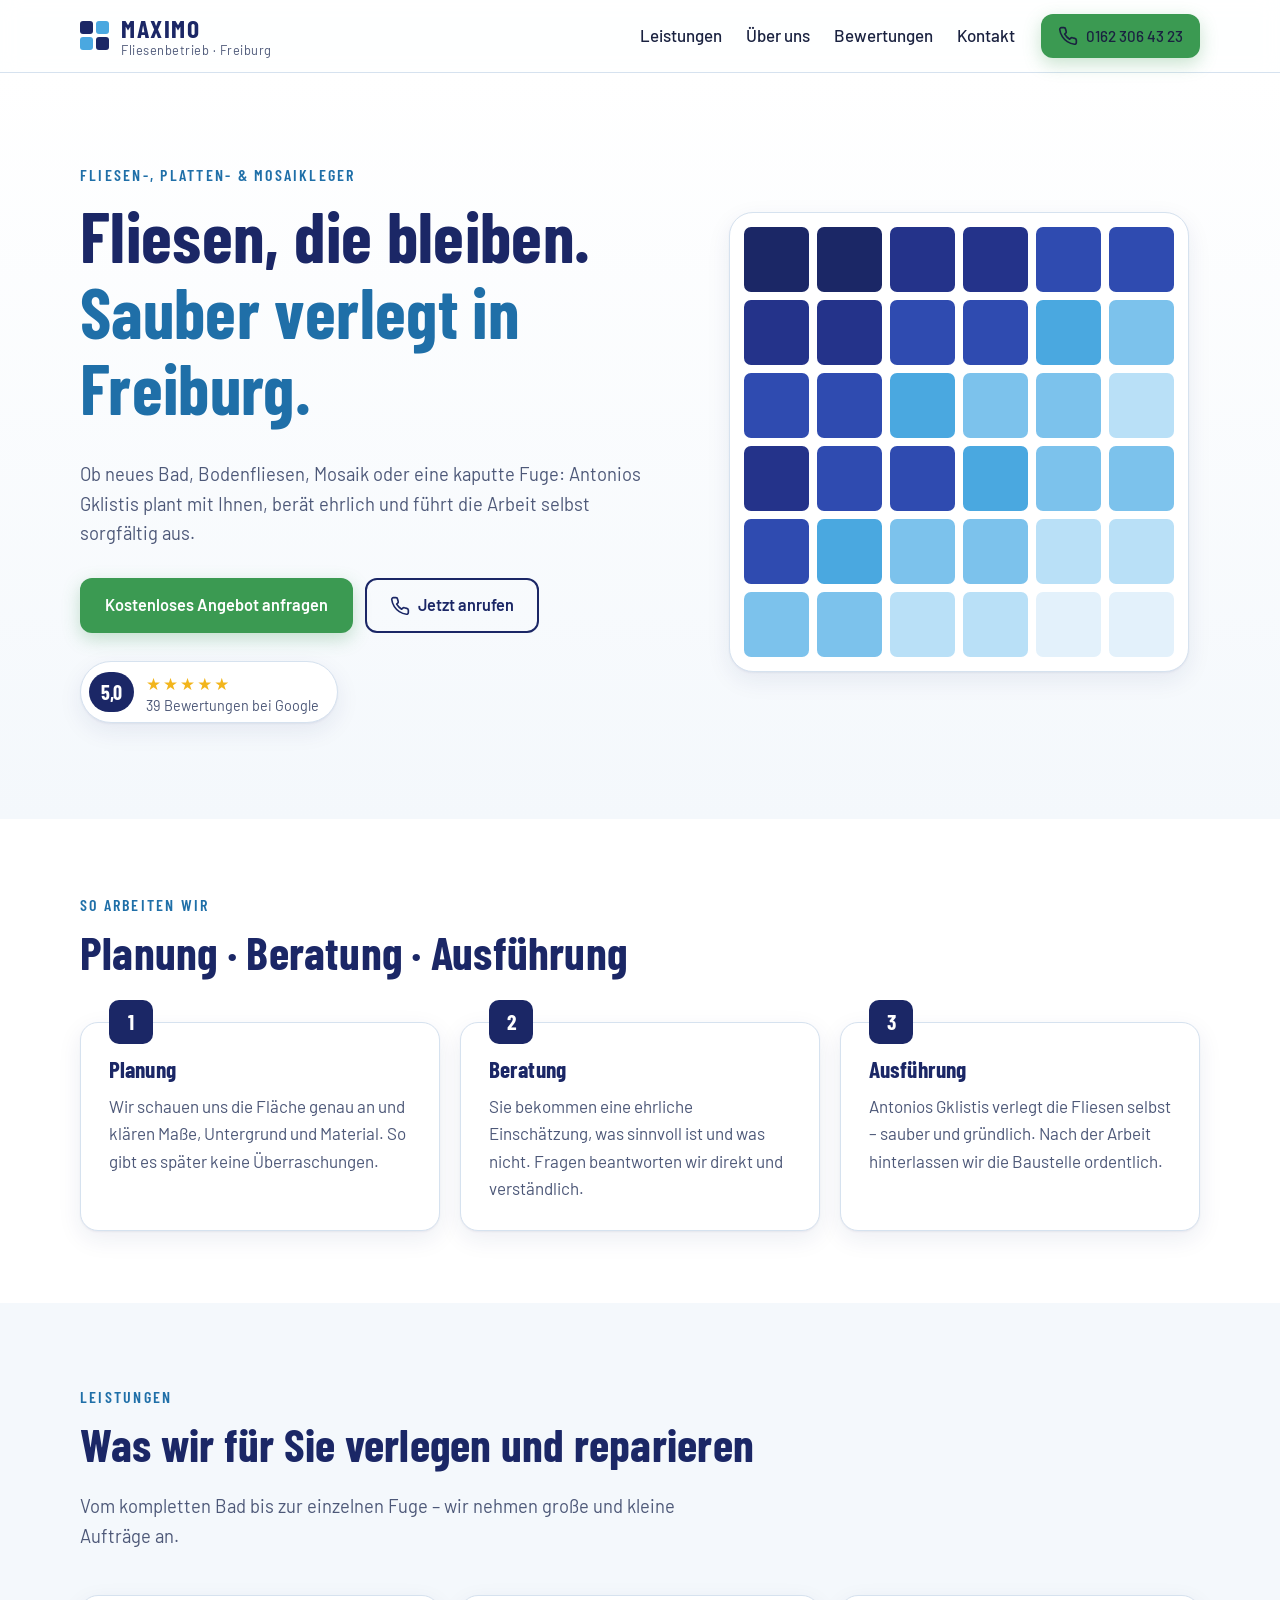
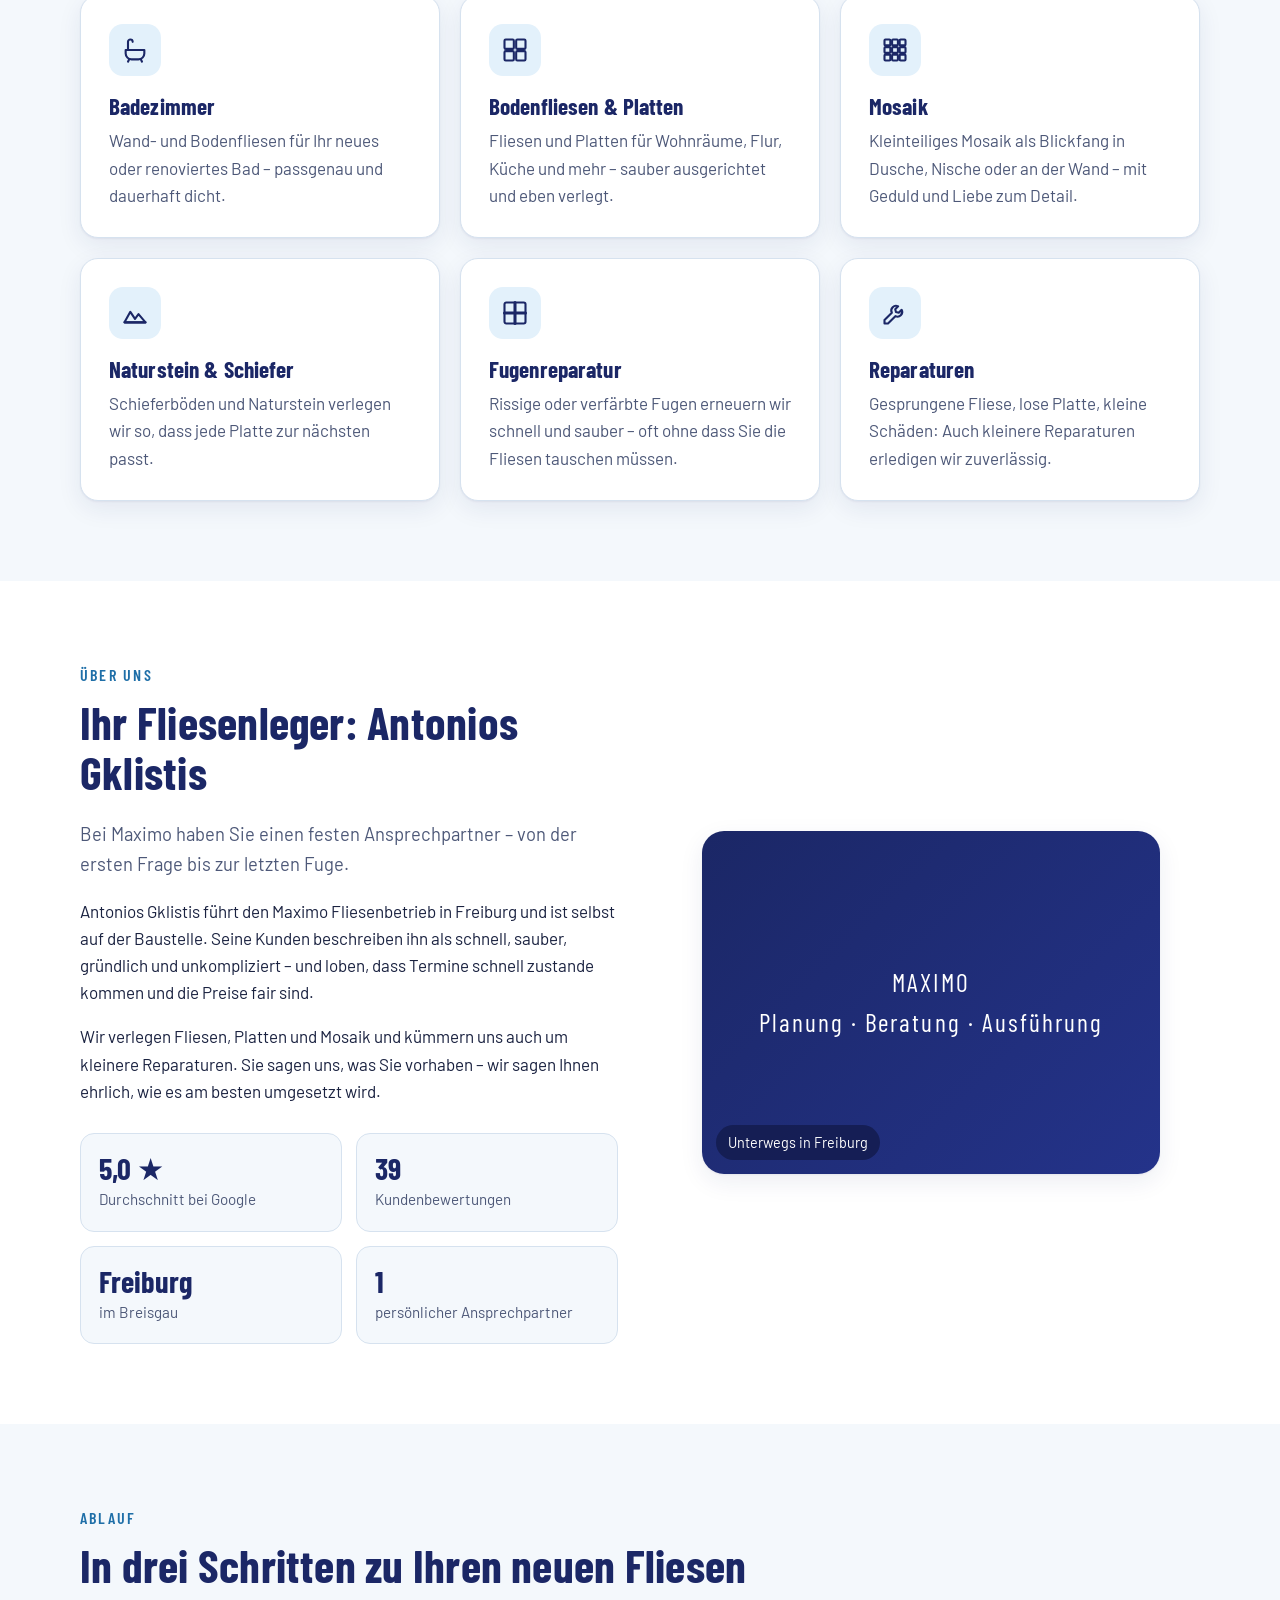
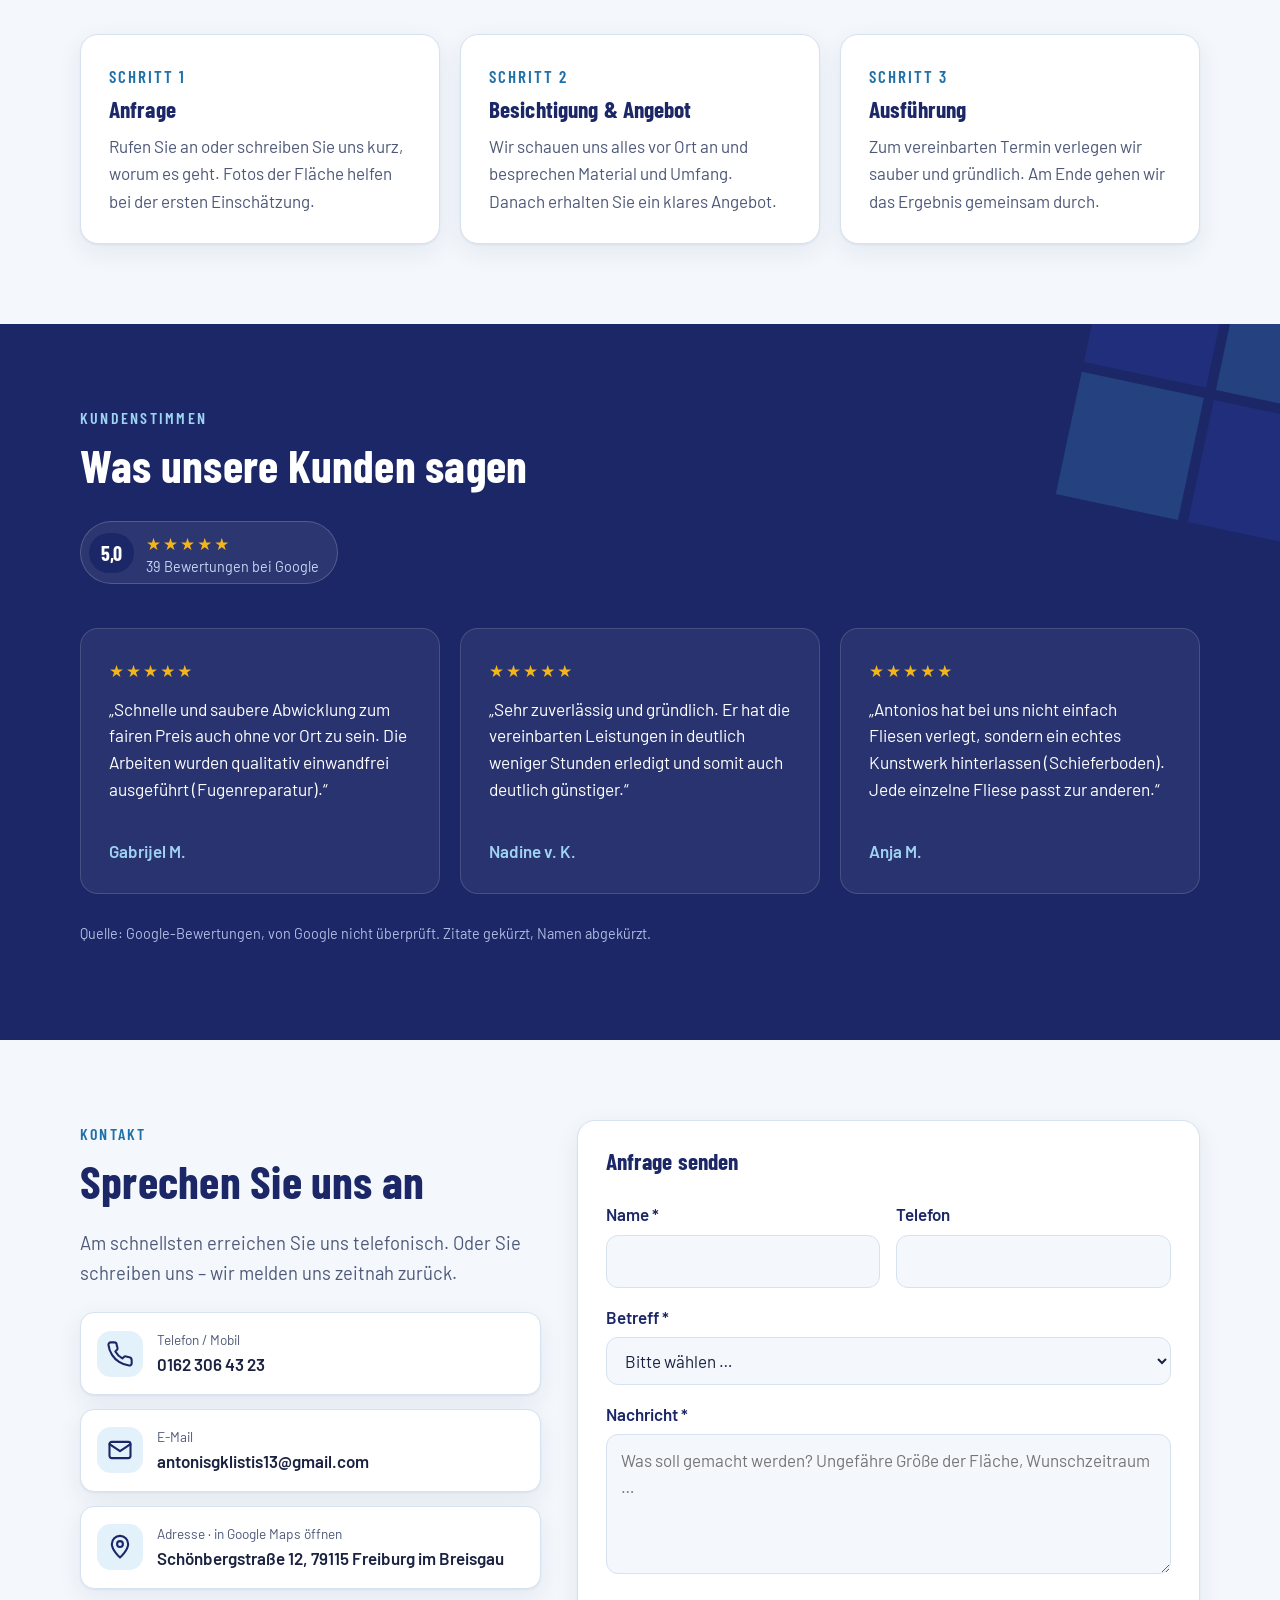
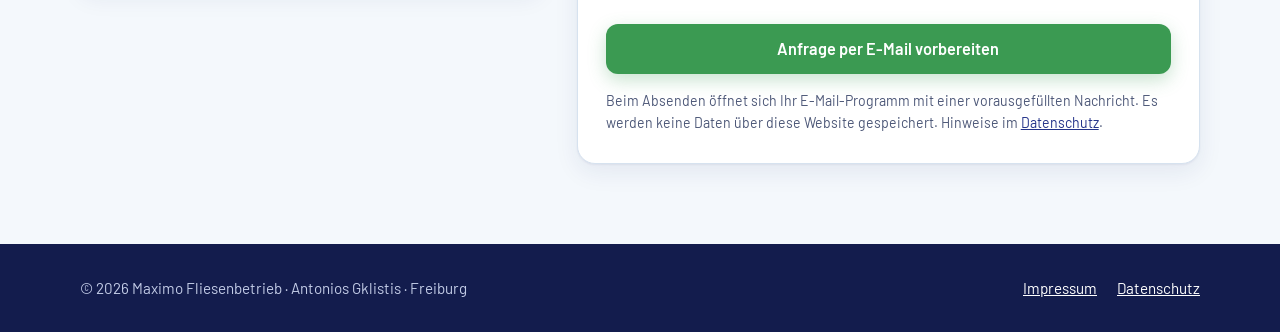
==== commit 96335d02: "Impressum und Datenschutzerklärung als eigene Seiten CSS in assets/style.css ausgelagert, damit alle" ====
--- a/index.html
+++ b/index.html
@@ -28,190 +28,7 @@
   }
 }
 </script>
-<style>
-:root{
-  --navy:#1b2766;
-  --navy-2:#24338a;
-  --navy-deep:#131c4d;
-  --sky:#4aa8e0;
-  --sky-soft:#9fd3f2;
-  --sky-text:#1f6fa8;
-  --ice:#e3f1fb;
-  --bg:#f4f8fc;
-  --white:#ffffff;
-  --green:#3b9a52;
-  --green-dark:#2f7f43;
-  --text:#1a2240;
-  --muted:#4d5878;
-  --line:#d6e2ef;
-  --radius:18px;
-  --shadow:0 1px 2px rgba(27,39,102,.06),0 8px 24px rgba(27,39,102,.08);
-  --head:"Barlow Condensed",system-ui,sans-serif;
-  --body:"Barlow",system-ui,-apple-system,"Segoe UI",sans-serif;
-  --max:1160px;
-}
-*,*::before,*::after{box-sizing:border-box}
-html{scroll-behavior:smooth;scroll-padding-top:84px;-webkit-text-size-adjust:100%}
-body{margin:0;font-family:var(--body);font-size:1.0625rem;line-height:1.6;color:var(--text);background:var(--bg)}
-img{max-width:100%;display:block}
-a{color:var(--navy-2)}
-h1,h2,h3{font-family:var(--head);font-weight:700;line-height:1.08;color:var(--navy);margin:0 0 .5em;letter-spacing:.005em}
-h1{font-size:clamp(2.6rem,7vw,4.4rem)}
-h2{font-size:clamp(2rem,4.5vw,2.9rem)}
-h3{font-size:1.45rem}
-p{margin:0 0 1em}
-.wrap{max-width:var(--max);margin:0 auto;padding:0 20px}
-section{padding:80px 0}
-.eyebrow{display:inline-block;font-family:var(--head);font-weight:600;font-size:1rem;letter-spacing:.14em;text-transform:uppercase;color:var(--sky-text);margin-bottom:.6em}
-.lead{font-size:1.15rem;color:var(--muted);max-width:60ch}
-.section-head{max-width:720px;margin-bottom:44px}
-.skip{position:absolute;left:-9999px;top:8px;background:var(--navy);color:#fff;padding:10px 16px;border-radius:8px;z-index:100}
-.skip:focus{left:12px}
-:focus-visible{outline:3px solid var(--sky);outline-offset:3px;border-radius:6px}
-
-/* Buttons */
-.btn{display:inline-flex;align-items:center;justify-content:center;gap:.5em;min-height:50px;padding:.75em 1.4em;border-radius:12px;font-family:var(--body);font-weight:600;font-size:1.02rem;text-decoration:none;border:2px solid transparent;cursor:pointer;transition:background .2s,transform .2s,box-shadow .2s,color .2s}
-.btn svg{width:20px;height:20px;flex:none}
-.btn-cta{background:var(--green);color:#fff;box-shadow:0 6px 18px rgba(59,154,82,.28)}
-.btn-cta:hover{background:var(--green-dark);transform:translateY(-1px)}
-.btn-ghost{background:transparent;color:var(--navy);border-color:var(--navy)}
-.btn-ghost:hover{background:var(--navy);color:#fff}
-.btn-small{min-height:42px;padding:.5em 1em;font-size:.95rem}
-
-/* Header */
-.header{position:sticky;top:0;z-index:50;background:rgba(255,255,255,.92);backdrop-filter:saturate(1.4) blur(10px);-webkit-backdrop-filter:saturate(1.4) blur(10px);border-bottom:1px solid var(--line)}
-.header .wrap{display:flex;align-items:center;justify-content:space-between;gap:20px;height:72px}
-.brand{display:flex;align-items:center;gap:12px;text-decoration:none;color:var(--navy)}
-.brand-mark{display:grid;grid-template-columns:repeat(2,13px);gap:3px}
-.brand-mark span{width:13px;height:13px;border-radius:3px;background:var(--navy)}
-.brand-mark span:nth-child(2),.brand-mark span:nth-child(3){background:var(--sky)}
-.brand-text{display:flex;flex-direction:column;line-height:1}
-.brand-name{font-family:var(--head);font-weight:700;font-size:1.6rem;letter-spacing:.06em}
-.brand-sub{font-size:.8rem;color:var(--muted);letter-spacing:.04em;margin-top:3px}
-.nav{display:flex;align-items:center;gap:26px}
-.nav ul{display:flex;gap:24px;list-style:none;margin:0;padding:0}
-.nav a{color:var(--text);text-decoration:none;font-weight:500}
-.nav ul a:hover{color:var(--navy-2);text-decoration:underline;text-underline-offset:4px}
-.header-phone{display:none}
-@media (max-width:900px){.nav ul{display:none}}
-@media (min-width:600px){.header-phone{display:inline-flex}}
-
-/* Hero */
-.hero{padding:64px 0 72px;background:linear-gradient(180deg,#fff 0%,var(--bg) 100%);overflow:hidden}
-.hero .wrap{display:grid;gap:48px;align-items:center}
-@media (min-width:960px){.hero .wrap{grid-template-columns:1.1fr .9fr}.hero{padding:88px 0 96px}}
-.hero h1 span{color:var(--sky-text)}
-.hero .lead{margin-bottom:1.6em}
-.hero-actions{display:flex;flex-wrap:wrap;gap:12px;margin-bottom:28px}
-.rating{display:inline-flex;align-items:center;gap:12px;background:#fff;border:1px solid var(--line);border-radius:999px;padding:8px 18px 8px 8px;box-shadow:var(--shadow);text-decoration:none;color:var(--text)}
-.rating-score{background:var(--navy);color:#fff;font-family:var(--head);font-weight:700;font-size:1.25rem;border-radius:999px;padding:4px 12px}
-.stars{color:#f2b51c;letter-spacing:2px;font-size:1.05rem}
-.rating small{display:block;color:var(--muted);font-size:.9rem;line-height:1.2}
-
-/* Mosaic */
-.mosaic{display:grid;grid-template-columns:repeat(6,1fr);gap:8px;aspect-ratio:1;max-width:460px;width:100%;margin:0 auto;padding:14px;background:#fff;border-radius:24px;box-shadow:var(--shadow);border:1px solid var(--line)}
-.mosaic i{border-radius:7px;background:var(--c,var(--navy));opacity:0;transform:scale(.6);animation:tileIn .55s cubic-bezier(.2,.8,.3,1.2) forwards;animation-delay:var(--d,0s)}
-@keyframes tileIn{to{opacity:1;transform:none}}
-.mosaic i.shimmer{animation:tileIn .55s cubic-bezier(.2,.8,.3,1.2) forwards,shimmer 5s ease-in-out infinite;animation-delay:var(--d,0s),calc(var(--d,0s) + 1.5s)}
-@keyframes shimmer{0%,100%{filter:none}50%{filter:brightness(1.18)}}
-@media (prefers-reduced-motion:reduce){
-  html{scroll-behavior:auto}
-  .mosaic i,.mosaic i.shimmer{animation:none;opacity:1;transform:none}
-  .btn{transition:none}
-}
-
-/* Cards */
-.grid-3{display:grid;gap:20px}
-@media (min-width:760px){.grid-3{grid-template-columns:repeat(3,1fr)}}
-.card{background:#fff;border:1px solid var(--line);border-radius:var(--radius);padding:28px;box-shadow:var(--shadow)}
-.card p{color:var(--muted);margin:0}
-.pillar{position:relative;padding-top:34px}
-.pillar-num{position:absolute;top:-1px;left:28px;transform:translateY(-50%);width:44px;height:44px;border-radius:10px;background:var(--navy);color:#fff;display:grid;place-items:center;font-family:var(--head);font-weight:700;font-size:1.35rem}
-.pillars{background:#fff;padding:72px 0}
-.pillars .grid-3{margin-top:24px;row-gap:40px}
-
-.icon{width:52px;height:52px;border-radius:14px;background:var(--ice);color:var(--navy);display:grid;place-items:center;margin-bottom:18px}
-.icon svg{width:28px;height:28px}
-.service h3{margin-bottom:.35em}
-
-/* About */
-.about{background:#fff}
-.about .wrap{display:grid;gap:44px;align-items:center}
-@media (min-width:960px){.about .wrap{grid-template-columns:1fr 1fr}}
-.stats{display:grid;grid-template-columns:repeat(2,1fr);gap:14px;margin-top:28px}
-.stat{background:var(--bg);border:1px solid var(--line);border-radius:14px;padding:18px}
-.stat strong{display:block;font-family:var(--head);font-weight:700;font-size:1.9rem;color:var(--navy);line-height:1.1}
-.stat span{color:var(--muted);font-size:.95rem}
-.photo{position:relative;border-radius:22px;overflow:hidden;background:linear-gradient(135deg,var(--navy),var(--navy-2));aspect-ratio:4/3;box-shadow:var(--shadow)}
-.photo img{width:100%;height:100%;object-fit:cover}
-.photo-fallback{position:absolute;inset:0;display:grid;place-items:center;color:#fff;font-family:var(--head);font-size:1.6rem;letter-spacing:.08em;text-align:center;padding:20px}
-.photo figcaption{position:absolute;left:14px;bottom:14px;background:rgba(19,28,77,.82);color:#fff;font-size:.9rem;padding:6px 12px;border-radius:999px}
-
-/* Steps */
-.steps{counter-reset:s;display:grid;gap:20px;list-style:none;margin:0;padding:0}
-@media (min-width:760px){.steps{grid-template-columns:repeat(3,1fr)}}
-.steps li{counter-increment:s;background:#fff;border:1px solid var(--line);border-radius:var(--radius);padding:28px;box-shadow:var(--shadow)}
-.steps li::before{content:"Schritt " counter(s);display:block;font-family:var(--head);font-weight:600;letter-spacing:.12em;text-transform:uppercase;color:var(--sky-text);margin-bottom:6px}
-.steps p{color:var(--muted);margin:0}
-
-/* Reviews */
-.reviews{background:var(--navy);color:#e8eefc;position:relative;overflow:hidden}
-.reviews::before{content:"";position:absolute;right:-60px;top:-60px;width:260px;height:260px;background:
-  linear-gradient(var(--navy-2),var(--navy-2)) 0 0/48% 48% no-repeat,
-  linear-gradient(rgba(74,168,224,.35),rgba(74,168,224,.35)) 100% 0/48% 48% no-repeat,
-  linear-gradient(rgba(74,168,224,.35),rgba(74,168,224,.35)) 0 100%/48% 48% no-repeat,
-  linear-gradient(var(--navy-2),var(--navy-2)) 100% 100%/48% 48% no-repeat;opacity:.6;transform:rotate(12deg)}
-.reviews h2,.reviews .eyebrow{color:#fff}
-.reviews .eyebrow{color:var(--sky-soft)}
-.reviews .lead{color:#c9d5f2}
-.quote{background:rgba(255,255,255,.06);border:1px solid rgba(255,255,255,.14);border-radius:var(--radius);padding:28px;margin:0;display:flex;flex-direction:column}
-.quote .stars{margin-bottom:12px}
-.quote blockquote{margin:0 0 18px;font-size:1.08rem;line-height:1.55;color:#fff;flex:1}
-.quote figcaption{color:var(--sky-soft);font-weight:600}
-.source{margin-top:28px;font-size:.9rem;color:#aebce3}
-.reviews .rating{background:rgba(255,255,255,.08);border-color:rgba(255,255,255,.18);color:#fff;box-shadow:none;margin-top:8px}
-.reviews .rating small{color:#c9d5f2}
-
-/* Contact */
-.contact .wrap{display:grid;gap:36px}
-@media (min-width:960px){.contact .wrap{grid-template-columns:.85fr 1.15fr}}
-.contact-list{list-style:none;margin:24px 0 0;padding:0;display:grid;gap:14px}
-.contact-list a{display:flex;align-items:center;gap:14px;text-decoration:none;color:var(--text);background:#fff;border:1px solid var(--line);border-radius:14px;padding:16px;box-shadow:var(--shadow);overflow-wrap:anywhere}
-.contact-list a:hover{border-color:var(--sky)}
-.contact-list .icon{margin:0;width:46px;height:46px;flex:none}
-.contact-list small{display:block;color:var(--muted);font-size:.85rem}
-.contact-list strong{font-weight:600}
-form.card{display:grid;gap:16px}
-.field{display:grid;gap:6px}
-label{font-weight:600;color:var(--navy)}
-input,select,textarea{font:inherit;color:var(--text);background:var(--bg);border:1.5px solid var(--line);border-radius:12px;padding:12px 14px;width:100%}
-input:focus,select:focus,textarea:focus{outline:none;border-color:var(--sky);box-shadow:0 0 0 4px rgba(74,168,224,.25);background:#fff}
-textarea{min-height:140px;resize:vertical}
-.form-row{display:grid;gap:16px}
-@media (min-width:600px){.form-row{grid-template-columns:1fr 1fr}}
-.form-note{font-size:.88rem;color:var(--muted);margin:0}
-.form-error{color:#b42318;font-size:.92rem;margin:0;min-height:1.2em}
-
-/* Legal */
-.legal{background:#fff;border-top:1px solid var(--line);padding:64px 0;font-size:.97rem}
-.legal h2{font-size:2rem}
-.legal h3{font-size:1.2rem;margin-top:1.6em}
-.legal .wrap{max-width:820px}
-.legal + .legal{padding-top:0;border-top:0}
-.todo{background:#fff4d6;padding:0 4px;border-radius:4px}
-
-/* Footer */
-.footer{background:var(--navy-deep);color:#c2cbe6;padding:32px 0;font-size:.95rem}
-.footer .wrap{display:flex;flex-wrap:wrap;gap:16px;justify-content:space-between;align-items:center}
-.footer a{color:#fff}
-.footer nav{display:flex;gap:20px}
-
-/* Mobile bar */
-.mobile-bar{position:fixed;left:0;right:0;bottom:0;z-index:60;display:grid;grid-template-columns:1fr 1fr;gap:10px;padding:10px 12px calc(10px + env(safe-area-inset-bottom));background:rgba(255,255,255,.96);border-top:1px solid var(--line);box-shadow:0 -6px 20px rgba(27,39,102,.08)}
-.mobile-bar .btn{width:100%}
-@media (max-width:767px){body{padding-bottom:78px}}
-@media (min-width:768px){.mobile-bar{display:none}}
-</style>
+<link rel="stylesheet" href="assets/style.css">
 </head>
 <body>
 <a class="skip" href="#inhalt">Zum Inhalt springen</a>
@@ -433,54 +250,16 @@
         <div class="field"><label for="f-msg">Nachricht *</label><textarea id="f-msg" name="nachricht" required placeholder="Was soll gemacht werden? Ungefähre Größe der Fläche, Wunschzeitraum …"></textarea></div>
         <p class="form-error" id="form-error" role="alert"></p>
         <button class="btn btn-cta" type="submit">Anfrage per E-Mail vorbereiten</button>
-        <p class="form-note">Beim Absenden öffnet sich Ihr E-Mail-Programm mit einer vorausgefüllten Nachricht. Es werden keine Daten über diese Website gespeichert. Hinweise im <a href="#datenschutz">Datenschutz</a>.</p>
+        <p class="form-note">Beim Absenden öffnet sich Ihr E-Mail-Programm mit einer vorausgefüllten Nachricht. Es werden keine Daten über diese Website gespeichert. Hinweise im <a href="datenschutz.html">Datenschutz</a>.</p>
       </form>
     </div>
   </section>
 </main>
-
-<section class="legal" id="impressum" aria-labelledby="impressum-title">
-  <div class="wrap">
-    <h2 id="impressum-title">Impressum</h2>
-    <p>Angaben gemäß § 5 DDG</p>
-    <p>Maximo Fliesenbetrieb<br>Inhaber: Antonios Gklistis<br>Schönbergstraße 12<br>79115 Freiburg im Breisgau</p>
-    <h3>Kontakt</h3>
-    <p>Telefon: 0162 306 43 23<br>E-Mail: <a href="mailto:antonisgklistis13@gmail.com">antonisgklistis13@gmail.com</a></p>
-    <h3>Berufsbezeichnung und berufsrechtliche Regelungen</h3>
-    <p>Berufsbezeichnung: Fliesen-, Platten- und Mosaikleger <span class="todo">[Verleihungsstaat / Meistertitel: wird ergänzt]</span><br>
-    Zuständige Kammer: <span class="todo">[Handwerkskammer: wird ergänzt]</span><br>
-    Eintragung in die Handwerksrolle: <span class="todo">[Nummer: wird ergänzt]</span><br>
-    Maßgebliche Regelungen: Handwerksordnung (HwO), abrufbar unter <a href="https://www.gesetze-im-internet.de/hwo/" target="_blank" rel="noopener noreferrer">gesetze-im-internet.de</a></p>
-    <h3>Umsatzsteuer</h3>
-    <p>Umsatzsteuer-Identifikationsnummer gemäß § 27a UStG: <span class="todo">[wird ergänzt]</span></p>
-    <h3>Verbraucherstreitbeilegung</h3>
-    <p>Wir sind nicht bereit oder verpflichtet, an Streitbeilegungsverfahren vor einer Verbraucherschlichtungsstelle teilzunehmen.</p>
-  </div>
-</section>
-
-<section class="legal" id="datenschutz" aria-labelledby="datenschutz-title">
-  <div class="wrap">
-    <h2 id="datenschutz-title">Datenschutzerklärung</h2>
-    <h3>1. Verantwortlicher</h3>
-    <p>Antonios Gklistis, Maximo Fliesenbetrieb, Schönbergstraße 12, 79115 Freiburg im Breisgau, Telefon 0162 306 43 23, E-Mail antonisgklistis13@gmail.com.</p>
-    <h3>2. Hosting und Server-Logfiles</h3>
-    <p>Diese Website wird bei <span class="todo">[Hosting-Anbieter, Anschrift: wird ergänzt]</span> gehostet. Beim Aufruf der Seite werden technisch notwendige Daten in Server-Logfiles verarbeitet, insbesondere IP-Adresse, Datum und Uhrzeit, aufgerufene Seite, Browsertyp und Betriebssystem sowie die zuvor besuchte Seite (Referrer). Die Verarbeitung erfolgt auf Grundlage von Art. 6 Abs. 1 lit. f DSGVO; unser berechtigtes Interesse liegt im sicheren und stabilen Betrieb der Website. Die Logfiles werden nach <span class="todo">[Speicherdauer: wird ergänzt]</span> gelöscht. Mit dem Anbieter besteht ein Vertrag zur Auftragsverarbeitung nach Art. 28 DSGVO.</p>
-    <h3>3. Kontaktaufnahme</h3>
-    <p>Wenn Sie uns per Telefon, E-Mail oder über das Anfrageformular kontaktieren, verarbeiten wir Ihre Angaben (z. B. Name, Telefonnummer, Nachricht) zur Bearbeitung Ihrer Anfrage. Das Formular speichert keine Daten auf dieser Website; es öffnet lediglich Ihr eigenes E-Mail-Programm. Rechtsgrundlage ist Art. 6 Abs. 1 lit. b DSGVO, soweit Ihre Anfrage auf einen Vertrag zielt, sonst Art. 6 Abs. 1 lit. f DSGVO. Wir löschen die Daten, sobald sie nicht mehr benötigt werden und keine gesetzlichen Aufbewahrungsfristen entgegenstehen. Für E-Mails nutzen wir den Dienst Gmail der Google Ireland Limited, Gordon House, Barrow Street, Dublin 4, Irland.</p>
-    <h3>4. Google Fonts</h3>
-    <p>Diese Seite nutzt Schriftarten von Google Fonts (Google Ireland Limited). Beim Aufruf lädt Ihr Browser die Schriften von Servern von Google; dabei wird Ihre IP-Adresse an Google übermittelt. Eine Übermittlung in die USA ist nicht ausgeschlossen; Google ist unter dem EU-US Data Privacy Framework zertifiziert. Rechtsgrundlage ist Art. 6 Abs. 1 lit. f DSGVO; unser berechtigtes Interesse liegt in einer einheitlichen Darstellung. Weitere Informationen: <a href="https://policies.google.com/privacy" target="_blank" rel="noopener noreferrer">Datenschutzerklärung von Google</a>.</p>
-    <h3>5. Cookies und Tracking</h3>
-    <p>Diese Website setzt keine Cookies und verwendet keine Analyse- oder Tracking-Werkzeuge. Der Link zu Google Maps öffnet eine externe Seite; Daten werden erst dort und erst nach Ihrem Klick übertragen.</p>
-    <h3>6. Ihre Rechte</h3>
-    <p>Sie haben das Recht auf Auskunft (Art. 15 DSGVO), Berichtigung (Art. 16), Löschung (Art. 17), Einschränkung der Verarbeitung (Art. 18), Datenübertragbarkeit (Art. 20) und Widerspruch gegen Verarbeitungen auf Grundlage von Art. 6 Abs. 1 lit. f DSGVO (Art. 21). Außerdem können Sie sich bei einer Datenschutz-Aufsichtsbehörde beschweren, etwa beim Landesbeauftragten für den Datenschutz und die Informationsfreiheit Baden-Württemberg.</p>
-    <p>Stand: <span class="todo">[Datum: wird ergänzt]</span></p>
-  </div>
-</section>
 
 <footer class="footer">
   <div class="wrap">
     <span>© <span id="year">2026</span> Maximo Fliesenbetrieb · Antonios Gklistis · Freiburg</span>
-    <nav aria-label="Rechtliches"><a href="#impressum">Impressum</a><a href="#datenschutz">Datenschutz</a></nav>
+    <nav aria-label="Rechtliches"><a href="impressum.html">Impressum</a><a href="datenschutz.html">Datenschutz</a></nav>
   </div>
 </footer>
 
--- a/assets/style.css
+++ b/assets/style.css
@@ -0,0 +1,184 @@
+:root{
+  --navy:#1b2766;
+  --navy-2:#24338a;
+  --navy-deep:#131c4d;
+  --sky:#4aa8e0;
+  --sky-soft:#9fd3f2;
+  --sky-text:#1f6fa8;
+  --ice:#e3f1fb;
+  --bg:#f4f8fc;
+  --white:#ffffff;
+  --green:#3b9a52;
+  --green-dark:#2f7f43;
+  --text:#1a2240;
+  --muted:#4d5878;
+  --line:#d6e2ef;
+  --radius:18px;
+  --shadow:0 1px 2px rgba(27,39,102,.06),0 8px 24px rgba(27,39,102,.08);
+  --head:"Barlow Condensed",system-ui,sans-serif;
+  --body:"Barlow",system-ui,-apple-system,"Segoe UI",sans-serif;
+  --max:1160px;
+}
+*,*::before,*::after{box-sizing:border-box}
+html{scroll-behavior:smooth;scroll-padding-top:84px;-webkit-text-size-adjust:100%}
+body{margin:0;font-family:var(--body);font-size:1.0625rem;line-height:1.6;color:var(--text);background:var(--bg)}
+img{max-width:100%;display:block}
+a{color:var(--navy-2)}
+h1,h2,h3{font-family:var(--head);font-weight:700;line-height:1.08;color:var(--navy);margin:0 0 .5em;letter-spacing:.005em}
+h1{font-size:clamp(2.6rem,7vw,4.4rem)}
+h2{font-size:clamp(2rem,4.5vw,2.9rem)}
+h3{font-size:1.45rem}
+p{margin:0 0 1em}
+.wrap{max-width:var(--max);margin:0 auto;padding:0 20px}
+section{padding:80px 0}
+.eyebrow{display:inline-block;font-family:var(--head);font-weight:600;font-size:1rem;letter-spacing:.14em;text-transform:uppercase;color:var(--sky-text);margin-bottom:.6em}
+.lead{font-size:1.15rem;color:var(--muted);max-width:60ch}
+.section-head{max-width:720px;margin-bottom:44px}
+.skip{position:absolute;left:-9999px;top:8px;background:var(--navy);color:#fff;padding:10px 16px;border-radius:8px;z-index:100}
+.skip:focus{left:12px}
+:focus-visible{outline:3px solid var(--sky);outline-offset:3px;border-radius:6px}
+
+/* Buttons */
+.btn{display:inline-flex;align-items:center;justify-content:center;gap:.5em;min-height:50px;padding:.75em 1.4em;border-radius:12px;font-family:var(--body);font-weight:600;font-size:1.02rem;text-decoration:none;border:2px solid transparent;cursor:pointer;transition:background .2s,transform .2s,box-shadow .2s,color .2s}
+.btn svg{width:20px;height:20px;flex:none}
+.btn-cta{background:var(--green);color:#fff;box-shadow:0 6px 18px rgba(59,154,82,.28)}
+.btn-cta:hover{background:var(--green-dark);transform:translateY(-1px)}
+.btn-ghost{background:transparent;color:var(--navy);border-color:var(--navy)}
+.btn-ghost:hover{background:var(--navy);color:#fff}
+.btn-small{min-height:42px;padding:.5em 1em;font-size:.95rem}
+
+/* Header */
+.header{position:sticky;top:0;z-index:50;background:rgba(255,255,255,.92);backdrop-filter:saturate(1.4) blur(10px);-webkit-backdrop-filter:saturate(1.4) blur(10px);border-bottom:1px solid var(--line)}
+.header .wrap{display:flex;align-items:center;justify-content:space-between;gap:20px;height:72px}
+.brand{display:flex;align-items:center;gap:12px;text-decoration:none;color:var(--navy)}
+.brand-mark{display:grid;grid-template-columns:repeat(2,13px);gap:3px}
+.brand-mark span{width:13px;height:13px;border-radius:3px;background:var(--navy)}
+.brand-mark span:nth-child(2),.brand-mark span:nth-child(3){background:var(--sky)}
+.brand-text{display:flex;flex-direction:column;line-height:1}
+.brand-name{font-family:var(--head);font-weight:700;font-size:1.6rem;letter-spacing:.06em}
+.brand-sub{font-size:.8rem;color:var(--muted);letter-spacing:.04em;margin-top:3px}
+.nav{display:flex;align-items:center;gap:26px}
+.nav ul{display:flex;gap:24px;list-style:none;margin:0;padding:0}
+.nav a{color:var(--text);text-decoration:none;font-weight:500}
+.nav ul a:hover{color:var(--navy-2);text-decoration:underline;text-underline-offset:4px}
+.header-phone{display:none}
+@media (max-width:900px){.nav ul{display:none}}
+@media (min-width:600px){.header-phone{display:inline-flex}}
+
+/* Hero */
+.hero{padding:64px 0 72px;background:linear-gradient(180deg,#fff 0%,var(--bg) 100%);overflow:hidden}
+.hero .wrap{display:grid;gap:48px;align-items:center}
+@media (min-width:960px){.hero .wrap{grid-template-columns:1.1fr .9fr}.hero{padding:88px 0 96px}}
+.hero h1 span{color:var(--sky-text)}
+.hero .lead{margin-bottom:1.6em}
+.hero-actions{display:flex;flex-wrap:wrap;gap:12px;margin-bottom:28px}
+.rating{display:inline-flex;align-items:center;gap:12px;background:#fff;border:1px solid var(--line);border-radius:999px;padding:8px 18px 8px 8px;box-shadow:var(--shadow);text-decoration:none;color:var(--text)}
+.rating-score{background:var(--navy);color:#fff;font-family:var(--head);font-weight:700;font-size:1.25rem;border-radius:999px;padding:4px 12px}
+.stars{color:#f2b51c;letter-spacing:2px;font-size:1.05rem}
+.rating small{display:block;color:var(--muted);font-size:.9rem;line-height:1.2}
+
+/* Mosaic */
+.mosaic{display:grid;grid-template-columns:repeat(6,1fr);gap:8px;aspect-ratio:1;max-width:460px;width:100%;margin:0 auto;padding:14px;background:#fff;border-radius:24px;box-shadow:var(--shadow);border:1px solid var(--line)}
+.mosaic i{border-radius:7px;background:var(--c,var(--navy));opacity:0;transform:scale(.6);animation:tileIn .55s cubic-bezier(.2,.8,.3,1.2) forwards;animation-delay:var(--d,0s)}
+@keyframes tileIn{to{opacity:1;transform:none}}
+.mosaic i.shimmer{animation:tileIn .55s cubic-bezier(.2,.8,.3,1.2) forwards,shimmer 5s ease-in-out infinite;animation-delay:var(--d,0s),calc(var(--d,0s) + 1.5s)}
+@keyframes shimmer{0%,100%{filter:none}50%{filter:brightness(1.18)}}
+@media (prefers-reduced-motion:reduce){
+  html{scroll-behavior:auto}
+  .mosaic i,.mosaic i.shimmer{animation:none;opacity:1;transform:none}
+  .btn{transition:none}
+}
+
+/* Cards */
+.grid-3{display:grid;gap:20px}
+@media (min-width:760px){.grid-3{grid-template-columns:repeat(3,1fr)}}
+.card{background:#fff;border:1px solid var(--line);border-radius:var(--radius);padding:28px;box-shadow:var(--shadow)}
+.card p{color:var(--muted);margin:0}
+.pillar{position:relative;padding-top:34px}
+.pillar-num{position:absolute;top:-1px;left:28px;transform:translateY(-50%);width:44px;height:44px;border-radius:10px;background:var(--navy);color:#fff;display:grid;place-items:center;font-family:var(--head);font-weight:700;font-size:1.35rem}
+.pillars{background:#fff;padding:72px 0}
+.pillars .grid-3{margin-top:24px;row-gap:40px}
+
+.icon{width:52px;height:52px;border-radius:14px;background:var(--ice);color:var(--navy);display:grid;place-items:center;margin-bottom:18px}
+.icon svg{width:28px;height:28px}
+.service h3{margin-bottom:.35em}
+
+/* About */
+.about{background:#fff}
+.about .wrap{display:grid;gap:44px;align-items:center}
+@media (min-width:960px){.about .wrap{grid-template-columns:1fr 1fr}}
+.stats{display:grid;grid-template-columns:repeat(2,1fr);gap:14px;margin-top:28px}
+.stat{background:var(--bg);border:1px solid var(--line);border-radius:14px;padding:18px}
+.stat strong{display:block;font-family:var(--head);font-weight:700;font-size:1.9rem;color:var(--navy);line-height:1.1}
+.stat span{color:var(--muted);font-size:.95rem}
+.photo{position:relative;border-radius:22px;overflow:hidden;background:linear-gradient(135deg,var(--navy),var(--navy-2));aspect-ratio:4/3;box-shadow:var(--shadow)}
+.photo img{width:100%;height:100%;object-fit:cover}
+.photo-fallback{position:absolute;inset:0;display:grid;place-items:center;color:#fff;font-family:var(--head);font-size:1.6rem;letter-spacing:.08em;text-align:center;padding:20px}
+.photo figcaption{position:absolute;left:14px;bottom:14px;background:rgba(19,28,77,.82);color:#fff;font-size:.9rem;padding:6px 12px;border-radius:999px}
+
+/* Steps */
+.steps{counter-reset:s;display:grid;gap:20px;list-style:none;margin:0;padding:0}
+@media (min-width:760px){.steps{grid-template-columns:repeat(3,1fr)}}
+.steps li{counter-increment:s;background:#fff;border:1px solid var(--line);border-radius:var(--radius);padding:28px;box-shadow:var(--shadow)}
+.steps li::before{content:"Schritt " counter(s);display:block;font-family:var(--head);font-weight:600;letter-spacing:.12em;text-transform:uppercase;color:var(--sky-text);margin-bottom:6px}
+.steps p{color:var(--muted);margin:0}
+
+/* Reviews */
+.reviews{background:var(--navy);color:#e8eefc;position:relative;overflow:hidden}
+.reviews::before{content:"";position:absolute;right:-60px;top:-60px;width:260px;height:260px;background:
+  linear-gradient(var(--navy-2),var(--navy-2)) 0 0/48% 48% no-repeat,
+  linear-gradient(rgba(74,168,224,.35),rgba(74,168,224,.35)) 100% 0/48% 48% no-repeat,
+  linear-gradient(rgba(74,168,224,.35),rgba(74,168,224,.35)) 0 100%/48% 48% no-repeat,
+  linear-gradient(var(--navy-2),var(--navy-2)) 100% 100%/48% 48% no-repeat;opacity:.6;transform:rotate(12deg)}
+.reviews h2,.reviews .eyebrow{color:#fff}
+.reviews .eyebrow{color:var(--sky-soft)}
+.reviews .lead{color:#c9d5f2}
+.quote{background:rgba(255,255,255,.06);border:1px solid rgba(255,255,255,.14);border-radius:var(--radius);padding:28px;margin:0;display:flex;flex-direction:column}
+.quote .stars{margin-bottom:12px}
+.quote blockquote{margin:0 0 18px;font-size:1.08rem;line-height:1.55;color:#fff;flex:1}
+.quote figcaption{color:var(--sky-soft);font-weight:600}
+.source{margin-top:28px;font-size:.9rem;color:#aebce3}
+.reviews .rating{background:rgba(255,255,255,.08);border-color:rgba(255,255,255,.18);color:#fff;box-shadow:none;margin-top:8px}
+.reviews .rating small{color:#c9d5f2}
+
+/* Contact */
+.contact .wrap{display:grid;gap:36px}
+@media (min-width:960px){.contact .wrap{grid-template-columns:.85fr 1.15fr}}
+.contact-list{list-style:none;margin:24px 0 0;padding:0;display:grid;gap:14px}
+.contact-list a{display:flex;align-items:center;gap:14px;text-decoration:none;color:var(--text);background:#fff;border:1px solid var(--line);border-radius:14px;padding:16px;box-shadow:var(--shadow);overflow-wrap:anywhere}
+.contact-list a:hover{border-color:var(--sky)}
+.contact-list .icon{margin:0;width:46px;height:46px;flex:none}
+.contact-list small{display:block;color:var(--muted);font-size:.85rem}
+.contact-list strong{font-weight:600}
+form.card{display:grid;gap:16px}
+.field{display:grid;gap:6px}
+label{font-weight:600;color:var(--navy)}
+input,select,textarea{font:inherit;color:var(--text);background:var(--bg);border:1.5px solid var(--line);border-radius:12px;padding:12px 14px;width:100%}
+input:focus,select:focus,textarea:focus{outline:none;border-color:var(--sky);box-shadow:0 0 0 4px rgba(74,168,224,.25);background:#fff}
+textarea{min-height:140px;resize:vertical}
+.form-row{display:grid;gap:16px}
+@media (min-width:600px){.form-row{grid-template-columns:1fr 1fr}}
+.form-note{font-size:.88rem;color:var(--muted);margin:0}
+.form-error{color:#b42318;font-size:.92rem;margin:0;min-height:1.2em}
+
+/* Legal (eigene Unterseiten) */
+.legal{background:#fff;border-top:1px solid var(--line);padding:56px 0 72px;font-size:1rem}
+.legal h1{font-size:clamp(2.2rem,5vw,3rem)}
+.legal h2{font-size:1.5rem;margin-top:1.8em}
+.legal h3{font-size:1.2rem;margin-top:1.6em}
+.legal .wrap{max-width:820px}
+.back-link{display:inline-block;margin-bottom:20px;font-weight:600;text-decoration:none}
+.back-link:hover{text-decoration:underline;text-underline-offset:4px}
+.todo{background:#fff4d6;padding:0 4px;border-radius:4px}
+
+/* Footer */
+.footer{background:var(--navy-deep);color:#c2cbe6;padding:32px 0;font-size:.95rem}
+.footer .wrap{display:flex;flex-wrap:wrap;gap:16px;justify-content:space-between;align-items:center}
+.footer a{color:#fff}
+.footer nav{display:flex;gap:20px}
+
+/* Mobile bar */
+.mobile-bar{position:fixed;left:0;right:0;bottom:0;z-index:60;display:grid;grid-template-columns:1fr 1fr;gap:10px;padding:10px 12px calc(10px + env(safe-area-inset-bottom));background:rgba(255,255,255,.96);border-top:1px solid var(--line);box-shadow:0 -6px 20px rgba(27,39,102,.08)}
+.mobile-bar .btn{width:100%}
+@media (max-width:767px){body{padding-bottom:78px}}
+@media (min-width:768px){.mobile-bar{display:none}}
